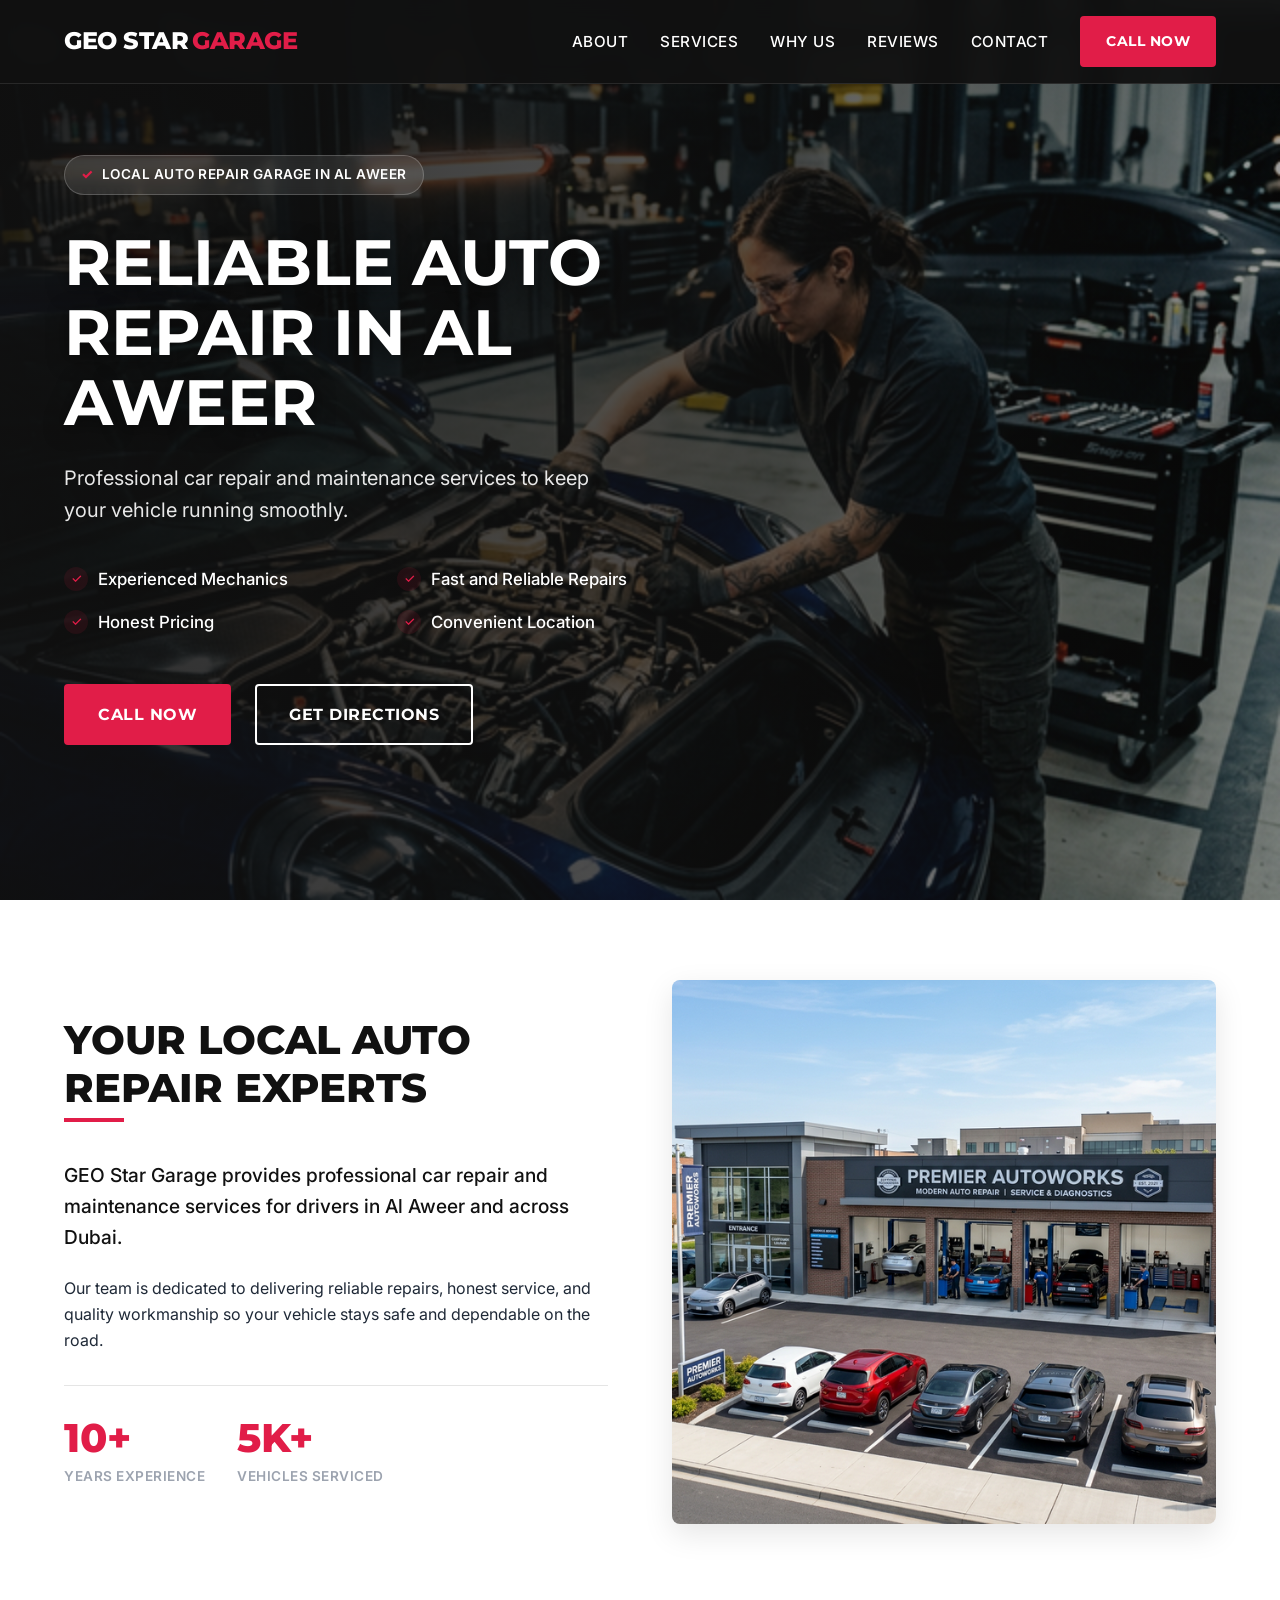
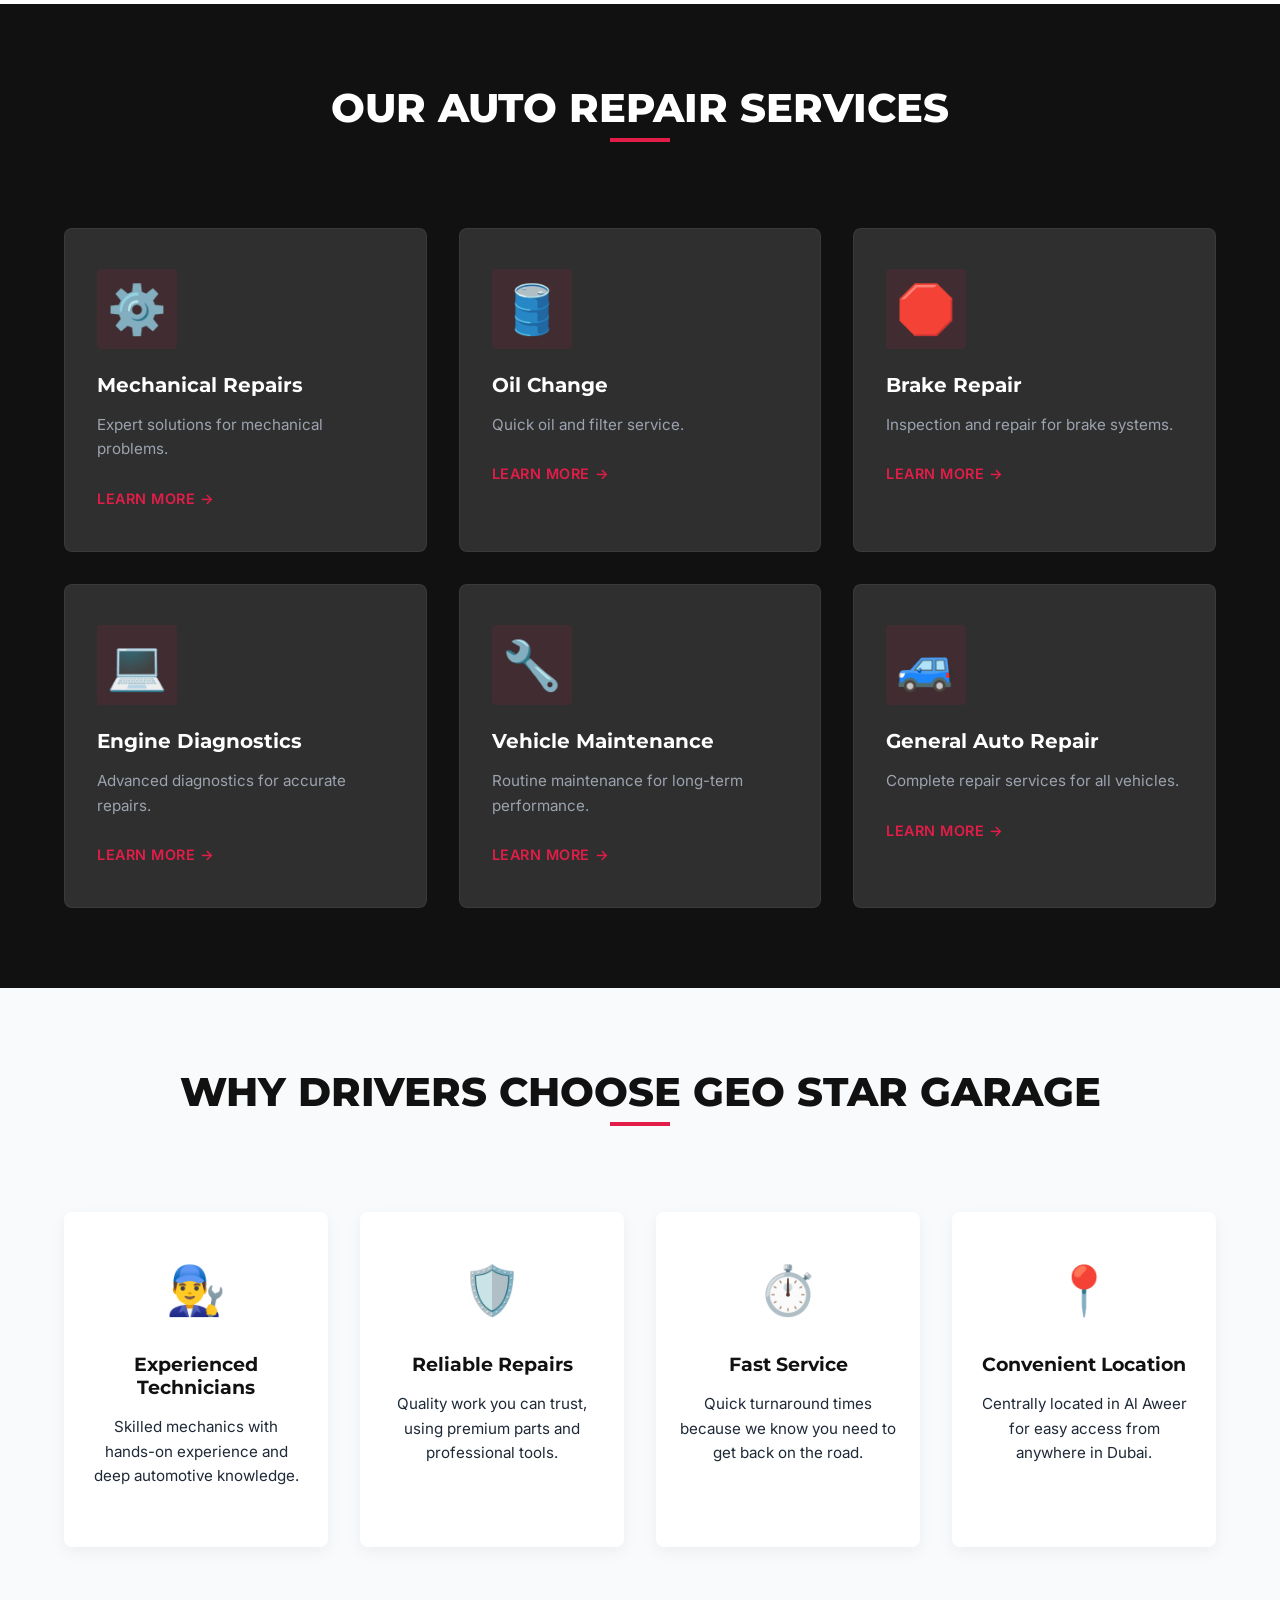
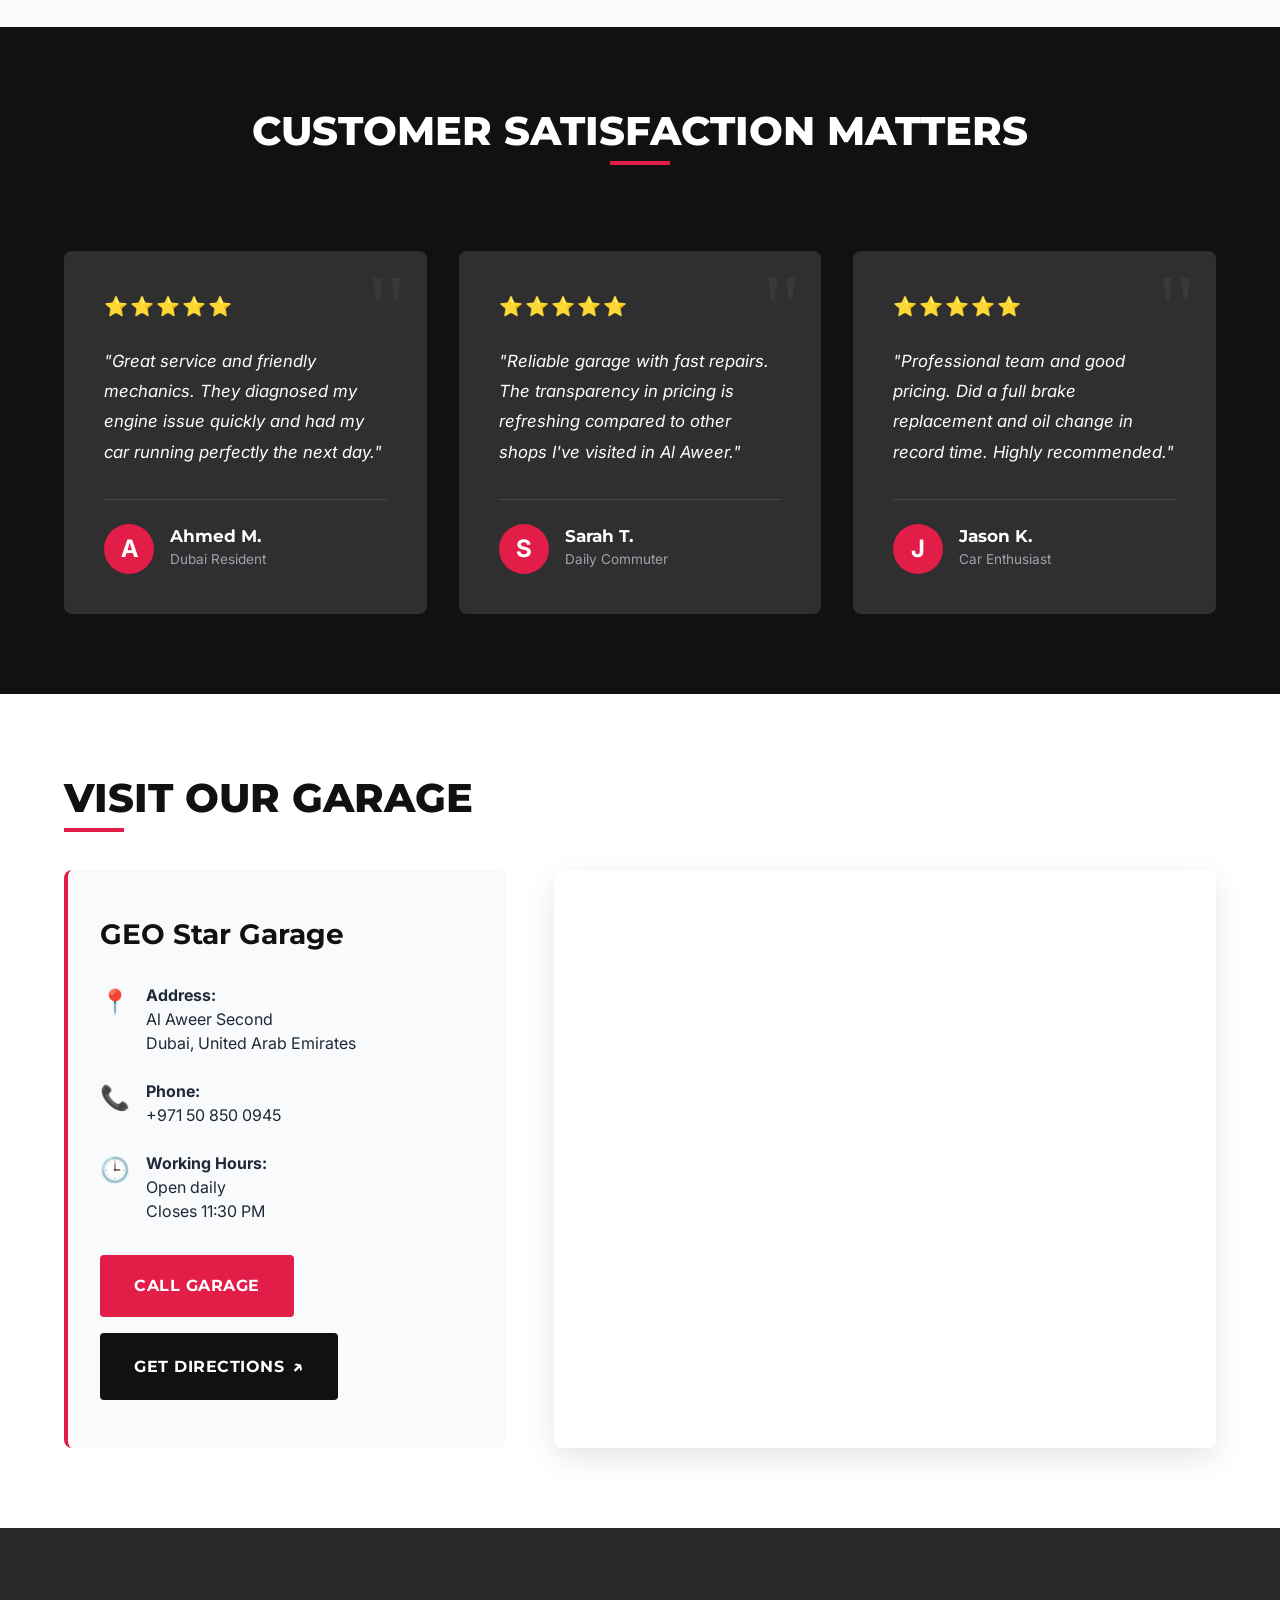
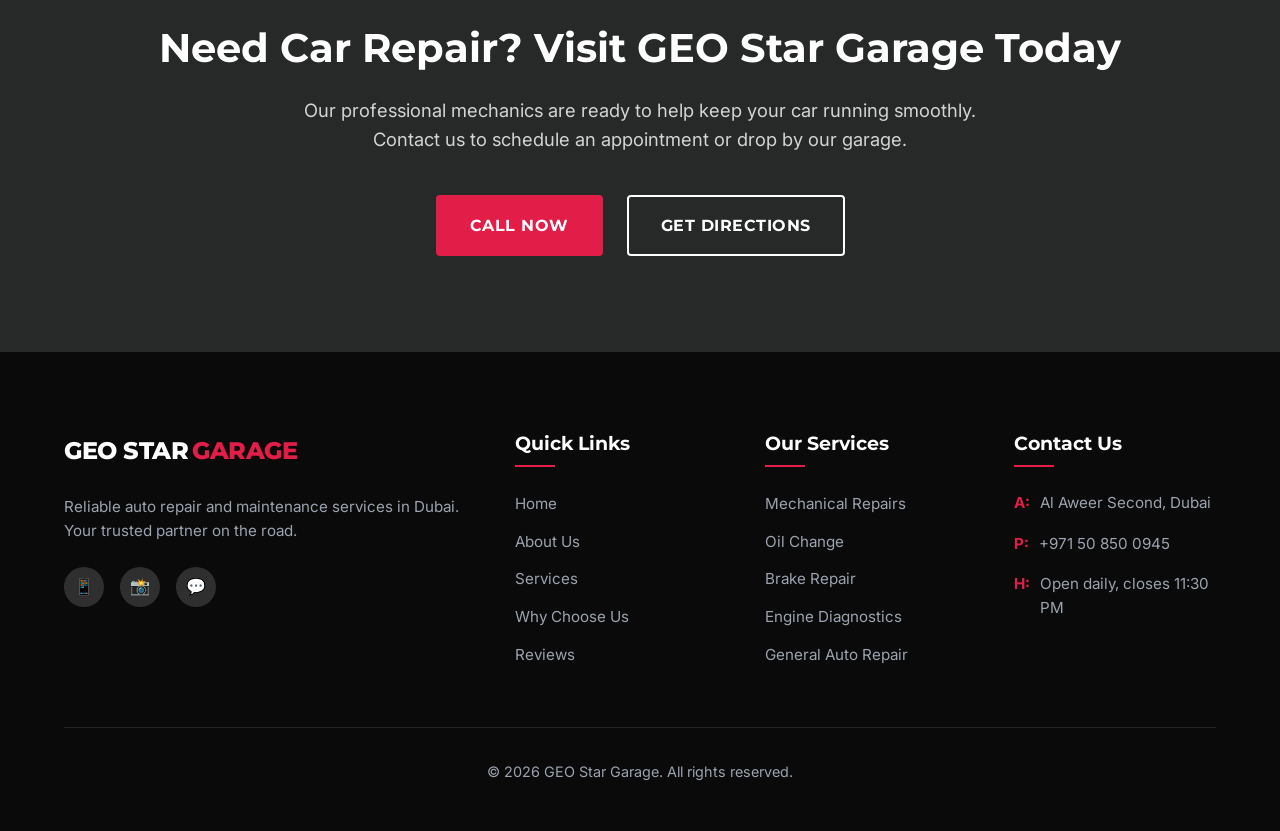
==== index.html @ c47e5552 "Initial" ====
<!DOCTYPE html>
<html lang="en">

<head>
    <meta charset="UTF-8">
    <meta name="viewport" content="width=device-width, initial-scale=1.0">
    <title>GEO Star Garage | Reliable Auto Repair in Al Aweer</title>
    <meta name="description"
        content="Professional car repair and maintenance services in Al Aweer, Dubai. Trust GEO Star Garage for reliable mechanical repairs, oil changes, engine diagnostics, and more.">
    <!-- Fonts -->
    <link rel="preconnect" href="https://fonts.googleapis.com">
    <link rel="preconnect" href="https://fonts.gstatic.com" crossorigin>
    <link
        href="https://fonts.googleapis.com/css2?family=Montserrat:wght@500;700;800&family=Inter:wght@400;500;600&display=swap"
        rel="stylesheet">
    <!-- Styles -->
    <link rel="stylesheet" href="style.css">
</head>

<body>

    <!-- Header / Navbar -->
    <header class="header">
        <div class="container header-container">
            <a href="#" class="logo">
                <span class="logo-text">GEO Star</span>
                <span class="logo-accent">Garage</span>
            </a>

            <!-- Mobile Menu Button -->
            <button class="menu-toggle" aria-label="Toggle menu">
                <span class="hamburger"></span>
            </button>

            <!-- Navigation Links -->
            <nav class="nav">
                <ul class="nav-list">
                    <li><a href="#about" class="nav-link">About</a></li>
                    <li><a href="#services" class="nav-link">Services</a></li>
                    <li><a href="#why-us" class="nav-link">Why Us</a></li>
                    <li><a href="#reviews" class="nav-link">Reviews</a></li>
                    <li><a href="#contact" class="nav-link">Contact</a></li>
                </ul>
                <div class="nav-cta">
                    <a href="tel:+971508500945" class="btn btn-primary btn-sm">Call Now</a>
                </div>
            </nav>
        </div>
    </header>

    <!-- Hero Section -->
    <section class="hero" id="home">
        <div class="hero-overlay"></div>
        <div class="container hero-container">
            <div class="hero-content">
                <div class="trust-badge">
                    <span class="badge-icon">✓</span>
                    Local Auto Repair Garage in Al Aweer
                </div>
                <h1 class="hero-title">Reliable Auto Repair in Al Aweer</h1>
                <p class="hero-subtitle">Professional car repair and maintenance services to keep your vehicle running
                    smoothly.</p>

                <ul class="hero-benefits">
                    <li><span class="check">✓</span> Experienced Mechanics</li>
                    <li><span class="check">✓</span> Fast and Reliable Repairs</li>
                    <li><span class="check">✓</span> Honest Pricing</li>
                    <li><span class="check">✓</span> Convenient Location</li>
                </ul>

                <div class="hero-cta-group">
                    <a href="tel:+971508500945" class="btn btn-primary">Call Now</a>
                    <a href="#location" class="btn btn-secondary">Get Directions</a>
                </div>
            </div>
        </div>
    </section>

    <!-- About Section -->
    <section class="about" id="about">
        <div class="container">
            <div class="about-grid">
                <div class="about-content">
                    <h2 class="section-title">Your Local Auto Repair Experts</h2>
                    <p class="lead-text">GEO Star Garage provides professional car repair and maintenance services for
                        drivers in Al Aweer and across Dubai.</p>
                    <p>Our team is dedicated to delivering reliable repairs, honest service, and quality workmanship so
                        your vehicle stays safe and dependable on the road.</p>
                    <div class="about-features">
                        <div class="feature-item">
                            <span class="feature-number">10+</span>
                            <span class="feature-text">Years Experience</span>
                        </div>
                        <div class="feature-item">
                            <span class="feature-number">5K+</span>
                            <span class="feature-text">Vehicles Serviced</span>
                        </div>
                    </div>
                </div>
                <div class="about-image">
                    <img src="assets/about-garage.png" alt="GEO Star Garage Facility">
                </div>
            </div>
        </div>
    </section>

    <!-- Services Section -->
    <section class="services bg-dark" id="services">
        <div class="container text-center">
            <h2 class="section-title text-light">Our Auto Repair Services</h2>

            <div class="services-grid">
                <!-- Service 1 -->
                <div class="service-card">
                    <div class="service-icon">⚙️</div>
                    <h3 class="service-title">Mechanical Repairs</h3>
                    <p class="service-desc">Expert solutions for mechanical problems.</p>
                    <a href="#" class="service-link">Learn More <span class="arrow">→</span></a>
                </div>
                <!-- Service 2 -->
                <div class="service-card">
                    <div class="service-icon">🛢️</div>
                    <h3 class="service-title">Oil Change</h3>
                    <p class="service-desc">Quick oil and filter service.</p>
                    <a href="#" class="service-link">Learn More <span class="arrow">→</span></a>
                </div>
                <!-- Service 3 -->
                <div class="service-card">
                    <div class="service-icon">🛑</div>
                    <h3 class="service-title">Brake Repair</h3>
                    <p class="service-desc">Inspection and repair for brake systems.</p>
                    <a href="#" class="service-link">Learn More <span class="arrow">→</span></a>
                </div>
                <!-- Service 4 -->
                <div class="service-card">
                    <div class="service-icon">💻</div>
                    <h3 class="service-title">Engine Diagnostics</h3>
                    <p class="service-desc">Advanced diagnostics for accurate repairs.</p>
                    <a href="#" class="service-link">Learn More <span class="arrow">→</span></a>
                </div>
                <!-- Service 5 -->
                <div class="service-card">
                    <div class="service-icon">🔧</div>
                    <h3 class="service-title">Vehicle Maintenance</h3>
                    <p class="service-desc">Routine maintenance for long-term performance.</p>
                    <a href="#" class="service-link">Learn More <span class="arrow">→</span></a>
                </div>
                <!-- Service 6 -->
                <div class="service-card">
                    <div class="service-icon">🚙</div>
                    <h3 class="service-title">General Auto Repair</h3>
                    <p class="service-desc">Complete repair services for all vehicles.</p>
                    <a href="#" class="service-link">Learn More <span class="arrow">→</span></a>
                </div>
            </div>
        </div>
    </section>

    <!-- Why Choose Us Section -->
    <section class="why-us" id="why-us">
        <div class="container text-center">
            <h2 class="section-title">Why Drivers Choose GEO Star Garage</h2>

            <div class="benefits-grid">
                <!-- Benefit 1 -->
                <div class="benefit-card">
                    <div class="benefit-icon">👨‍🔧</div>
                    <h3 class="benefit-title">Experienced Technicians</h3>
                    <p class="benefit-desc">Skilled mechanics with hands-on experience and deep automotive knowledge.
                    </p>
                </div>
                <!-- Benefit 2 -->
                <div class="benefit-card">
                    <div class="benefit-icon">🛡️</div>
                    <h3 class="benefit-title">Reliable Repairs</h3>
                    <p class="benefit-desc">Quality work you can trust, using premium parts and professional tools.</p>
                </div>
                <!-- Benefit 3 -->
                <div class="benefit-card">
                    <div class="benefit-icon">⏱️</div>
                    <h3 class="benefit-title">Fast Service</h3>
                    <p class="benefit-desc">Quick turnaround times because we know you need to get back on the road.</p>
                </div>
                <!-- Benefit 4 -->
                <div class="benefit-card">
                    <div class="benefit-icon">📍</div>
                    <h3 class="benefit-title">Convenient Location</h3>
                    <p class="benefit-desc">Centrally located in Al Aweer for easy access from anywhere in Dubai.</p>
                </div>
            </div>
        </div>
    </section>

    <!-- Customer Reviews Section -->
    <section class="reviews bg-dark" id="reviews">
        <div class="container text-center">
            <h2 class="section-title text-light">Customer Satisfaction Matters</h2>

            <div class="reviews-grid">
                <!-- Review 1 -->
                <div class="review-card">
                    <div class="stars">⭐⭐⭐⭐⭐</div>
                    <p class="review-text">"Great service and friendly mechanics. They diagnosed my engine issue quickly
                        and had my car running perfectly the next day."</p>
                    <div class="reviewer">
                        <div class="reviewer-avatar">A</div>
                        <div class="reviewer-info">
                            <h4>Ahmed M.</h4>
                            <span>Dubai Resident</span>
                        </div>
                    </div>
                </div>
                <!-- Review 2 -->
                <div class="review-card">
                    <div class="stars">⭐⭐⭐⭐⭐</div>
                    <p class="review-text">"Reliable garage with fast repairs. The transparency in pricing is refreshing
                        compared to other shops I've visited in Al Aweer."</p>
                    <div class="reviewer">
                        <div class="reviewer-avatar">S</div>
                        <div class="reviewer-info">
                            <h4>Sarah T.</h4>
                            <span>Daily Commuter</span>
                        </div>
                    </div>
                </div>
                <!-- Review 3 -->
                <div class="review-card">
                    <div class="stars">⭐⭐⭐⭐⭐</div>
                    <p class="review-text">"Professional team and good pricing. Did a full brake replacement and oil
                        change in record time. Highly recommended."</p>
                    <div class="reviewer">
                        <div class="reviewer-avatar">J</div>
                        <div class="reviewer-info">
                            <h4>Jason K.</h4>
                            <span>Car Enthusiast</span>
                        </div>
                    </div>
                </div>
            </div>
        </div>
    </section>

    <!-- Location Section -->
    <section class="location" id="location">
        <div class="container">
            <h2 class="section-title text-center">Visit Our Garage</h2>

            <div class="location-grid">
                <div class="location-info">
                    <h3>GEO Star Garage</h3>
                    <div class="info-item">
                        <span class="info-icon">📍</span>
                        <p><strong>Address:</strong><br>Al Aweer Second<br>Dubai, United Arab Emirates</p>
                    </div>
                    <div class="info-item">
                        <span class="info-icon">📞</span>
                        <p><strong>Phone:</strong><br><a href="tel:+971508500945">+971 50 850 0945</a></p>
                    </div>
                    <div class="info-item">
                        <span class="info-icon">🕒</span>
                        <p><strong>Working Hours:</strong><br>Open daily<br>Closes 11:30 PM</p>
                    </div>
                    <div class="location-buttons">
                        <a href="tel:+971508500945" class="btn btn-primary">Call Garage</a>
                        <a href="https://www.google.com/maps/place/GEO+Star+Garage/@25.1784956,55.5401364,17z/data=!3m1!4b1!4m6!3m5!1s0x3ef589ba3f9d512b:0x97af9ec84bf5560d!8m2!3d25.1784957!4d55.545002!16s%2Fg%2F11v09qt2gq?entry=ttu&g_ep=EgoyMDI2MDMxMS4wIKXMDSoASAFQAw%3D%3D"
                            target="_blank" class="btn btn-dark">Get Directions <span class="arrow">↗</span></a>
                    </div>
                </div>
                <div class="location-map">
                    <!-- Google Maps Embed -->
                    <iframe
                        src="https://www.google.com/maps/embed?pb=!1m18!1m12!1m3!1d3610.183422055106!2d55.433555!3d25.1632778!2m3!1f0!2f0!3f0!3m2!1i1024!2i768!4f13.1!3m3!1m2!1s0x3e5f6176511394a5%3A0xb3bc8ad6b70129cd!2sAl%20Awir%20-%20Al%20Aweer%20Second%20-%20Dubai%20-%20United%20Arab%20Emirates!5e0!3m2!1sen!2sae!4v1700000000000!5m2!1sen!2sae"
                        width="100%" height="100%" style="border:0;" allowfullscreen="" loading="lazy"
                        referrerpolicy="no-referrer-when-downgrade"></iframe>
                </div>
            </div>
        </div>
    </section>

    <!-- Final CTA Section -->
    <section class="final-cta bg-dark">
        <div class="container text-center">
            <h2 class="cta-title">Need Car Repair? Visit GEO Star Garage Today</h2>
            <p class="cta-text">Our professional mechanics are ready to help keep your car running smoothly. Contact us
                to schedule an appointment or drop by our garage.</p>
            <div class="cta-buttons">
                <a href="tel:+971508500945" class="btn btn-primary">Call Now</a>
                <a href="#location" class="btn btn-secondary">Get Directions</a>
            </div>
        </div>
    </section>

    <!-- Footer -->
    <footer class="footer">
        <div class="container">
            <div class="footer-grid">
                <!-- Branding -->
                <div class="footer-col">
                    <a href="#" class="logo footer-logo">
                        <span class="logo-text">GEO Star</span>
                        <span class="logo-accent">Garage</span>
                    </a>
                    <p class="footer-desc">Reliable auto repair and maintenance services in Dubai. Your trusted partner
                        on the road.</p>
                    <div class="social-links">
                        <a href="#" aria-label="Facebook">📱</a>
                        <a href="#" aria-label="Instagram">📸</a>
                        <a href="#" aria-label="WhatsApp">💬</a>
                    </div>
                </div>

                <!-- Quick Links -->
                <div class="footer-col">
                    <h4>Quick Links</h4>
                    <ul class="footer-links">
                        <li><a href="#home">Home</a></li>
                        <li><a href="#about">About Us</a></li>
                        <li><a href="#services">Services</a></li>
                        <li><a href="#why-us">Why Choose Us</a></li>
                        <li><a href="#reviews">Reviews</a></li>
                    </ul>
                </div>

                <!-- Services -->
                <div class="footer-col">
                    <h4>Our Services</h4>
                    <ul class="footer-links">
                        <li><a href="#">Mechanical Repairs</a></li>
                        <li><a href="#">Oil Change</a></li>
                        <li><a href="#">Brake Repair</a></li>
                        <li><a href="#">Engine Diagnostics</a></li>
                        <li><a href="#">General Auto Repair</a></li>
                    </ul>
                </div>

                <!-- Contact -->
                <div class="footer-col">
                    <h4>Contact Us</h4>
                    <ul class="footer-contact">
                        <li><strong>A:</strong> Al Aweer Second, Dubai</li>
                        <li><strong>P:</strong> +971 50 850 0945</li>
                        <li><strong>H:</strong> Open daily, closes 11:30 PM</li>
                    </ul>
                </div>
            </div>

            <div class="footer-bottom">
                <p>&copy; 2026 GEO Star Garage. All rights reserved.</p>
            </div>
        </div>
    </footer>

    <script src="script.js"></script>
</body>

</html>
---- style.css ----
/* 
   GEO Star Garage Styles 
*/

:root {
    /* Color Palette */
    --primary: #111111; /* Matte Black */
    --secondary: #2F2F2F; /* Dark Gray */
    --accent: #E11D48; /* Performance Red */
    --highlight: #2563EB; /* Steel Blue */
    --bg-light: #F8FAFC; /* Light Gray */
    --text-main: #1F2937; /* Charcoal */
    --text-light: #9CA3AF;
    --white: #FFFFFF;
    
    /* Typography */
    --font-heading: 'Montserrat', sans-serif;
    --font-body: 'Inter', sans-serif;
    
    /* Spacing */
    --section-padding: 5rem 0;
    --border-radius-sm: 4px;
    --border-radius: 8px;
    --border-radius-lg: 12px;
}

/* === CSS Reset & Base Styles === */
*,
*::before,
*::after {
    margin: 0;
    padding: 0;
    box-sizing: border-box;
}

html {
    scroll-behavior: smooth;
    font-size: 16px;
}

body {
    font-family: var(--font-body);
    font-weight: 400;
    line-height: 1.6;
    color: var(--text-main);
    background-color: var(--bg-light);
    overflow-x: hidden;
}

/* Typography */
h1, h2, h3, h4, h5, h6 {
    font-family: var(--font-heading);
    font-weight: 700;
    line-height: 1.2;
    color: var(--primary);
    margin-bottom: 1rem;
}

p {
    margin-bottom: 1rem;
}

a {
    text-decoration: none;
    color: inherit;
    transition: all 0.3s ease;
}

ul, ol {
    list-style: none;
}

img {
    max-width: 100%;
    height: auto;
    display: block;
}

/* Utility Classes */
.container {
    width: 100%;
    max-width: 1200px;
    margin: 0 auto;
    padding: 0 1.5rem;
}

.text-center {
    text-align: center;
}

.section-title {
    font-size: 2.5rem;
    font-weight: 800;
    text-transform: uppercase;
    margin-bottom: 3rem;
    position: relative;
    display: inline-block;
}

.section-title::after {
    content: '';
    position: absolute;
    bottom: -10px;
    left: 0;
    width: 60px;
    height: 4px;
    background-color: var(--accent);
}

.text-center .section-title::after {
    left: 50%;
    transform: translateX(-50%);
}

/* Buttons */
.btn {
    display: inline-block;
    padding: 1rem 2rem;
    font-family: var(--font-heading);
    font-weight: 700;
    font-size: 1rem;
    text-transform: uppercase;
    letter-spacing: 0.5px;
    border-radius: var(--border-radius-sm);
    cursor: pointer;
    transition: all 0.3s cubic-bezier(0.4, 0, 0.2, 1);
    border: none;
}

.btn-primary {
    background-color: var(--accent);
    color: var(--white);
    border: 2px solid var(--accent);
}

.btn-primary:hover {
    background-color: transparent;
    color: var(--accent);
}

.btn-secondary {
    background-color: transparent;
    color: var(--white);
    border: 2px solid var(--white);
}

.btn-secondary:hover {
    background-color: var(--white);
    color: var(--primary);
}

.btn-dark {
    background-color: var(--primary);
    color: var(--white);
    border: 2px solid var(--primary);
}

.btn-dark:hover {
    background-color: var(--accent);
    border-color: var(--accent);
}

.btn-sm {
    padding: 0.75rem 1.5rem;
    font-size: 0.9rem;
}

/* === Layout Blocks === */
section {
    padding: var(--section-padding);
}

/* === Header (Navbar) === */
.header {
    position: fixed;
    top: 0;
    left: 0;
    width: 100%;
    background-color: rgba(17, 17, 17, 0.95);
    backdrop-filter: blur(10px);
    z-index: 1000;
    padding: 1rem 0;
    transition: all 0.3s ease;
    border-bottom: 1px solid rgba(255, 255, 255, 0.1);
}

.header.scrolled {
    padding: 0.75rem 0;
    background-color: var(--primary);
    box-shadow: 0 4px 20px rgba(0, 0, 0, 0.5);
}

.header-container {
    display: flex;
    justify-content: space-between;
    align-items: center;
}

.logo {
    display: flex;
    align-items: center;
    font-family: var(--font-heading);
    font-size: 1.5rem;
    font-weight: 800;
    letter-spacing: -0.5px;
    text-transform: uppercase;
}

.logo-text {
    color: var(--white);
    margin-right: 0.25rem;
}

.logo-accent {
    color: var(--accent);
}

.nav {
    display: flex;
    align-items: center;
    gap: 2rem;
}

.nav-list {
    display: flex;
    gap: 2rem;
}

.nav-link {
    color: var(--white);
    font-weight: 500;
    font-size: 0.95rem;
    text-transform: uppercase;
    letter-spacing: 0.5px;
    position: relative;
}

.nav-link::after {
    content: '';
    position: absolute;
    bottom: -5px;
    left: 0;
    width: 0;
    height: 2px;
    background-color: var(--accent);
    transition: width 0.3s ease;
}

.nav-link:hover::after {
    width: 100%;
}

.nav-link:hover {
    color: var(--accent);
}

.menu-toggle {
    display: none;
    background: transparent;
    border: none;
    cursor: pointer;
    width: 30px;
    height: 24px;
    position: relative;
    z-index: 1001;
}

.hamburger,
.hamburger::before,
.hamburger::after {
    content: '';
    position: absolute;
    width: 100%;
    height: 2px;
    background-color: var(--white);
    transition: all 0.3s ease;
}

.hamburger {
    top: 50%;
    transform: translateY(-50%);
}

.hamburger::before {
    top: -8px;
}

.hamburger::after {
    bottom: -8px;
}

/* === Hero Section === */
.hero {
    position: relative;
    height: 100vh;
    min-height: 600px;
    display: flex;
    align-items: center;
    background-image: url('assets/hero-bg.png');
    background-size: cover;
    background-position: center;
    background-attachment: fixed;
    padding-top: 80px; /* offset header */
}

.hero-overlay {
    position: absolute;
    top: 0;
    left: 0;
    width: 100%;
    height: 100%;
    background: linear-gradient(to right, rgba(17, 17, 17, 0.9) 0%, rgba(17, 17, 17, 0.7) 60%, rgba(17, 17, 17, 0.4) 100%);
}

.hero-container {
    position: relative;
    z-index: 2;
}

.hero-content {
    max-width: 650px;
    color: var(--white);
}

.trust-badge {
    display: inline-flex;
    align-items: center;
    gap: 0.5rem;
    background-color: rgba(255, 255, 255, 0.1);
    backdrop-filter: blur(5px);
    padding: 0.5rem 1rem;
    border-radius: 50px;
    font-size: 0.85rem;
    font-weight: 600;
    letter-spacing: 0.5px;
    text-transform: uppercase;
    margin-bottom: 2rem;
    border: 1px solid rgba(255, 255, 255, 0.2);
}

.badge-icon {
    color: var(--accent);
    font-weight: 800;
}

.hero-title {
    font-size: 4rem;
    color: var(--white);
    margin-bottom: 1.5rem;
    text-transform: uppercase;
    line-height: 1.1;
    text-shadow: 0 4px 20px rgba(0,0,0,0.5);
}

.hero-subtitle {
    font-size: 1.25rem;
    color: rgba(255, 255, 255, 0.9);
    margin-bottom: 2.5rem;
    font-weight: 400;
    max-width: 550px;
}

.hero-benefits {
    margin-bottom: 3rem;
    display: grid;
    grid-template-columns: 1fr 1fr;
    gap: 1rem;
}

.hero-benefits li {
    display: flex;
    align-items: center;
    gap: 10px;
    font-weight: 500;
    font-size: 1.05rem;
}

.hero-benefits .check {
    color: var(--accent);
    background-color: rgba(225, 29, 72, 0.1);
    width: 24px;
    height: 24px;
    display: flex;
    justify-content: center;
    align-items: center;
    border-radius: 50%;
    font-size: 0.8rem;
}

.hero-cta-group {
    display: flex;
    gap: 1.5rem;
}

/* Responsive Styles for Header & Hero */
@media (max-width: 992px) {
    .nav {
        position: fixed;
        top: 0;
        right: -100%;
        width: 300px;
        height: 100vh;
        background-color: var(--primary);
        flex-direction: column;
        justify-content: center;
        align-items: flex-start;
        padding: 2rem;
        transition: right 0.4s ease;
        box-shadow: -5px 0 20px rgba(0,0,0,0.5);
    }

    .nav.active {
        right: 0;
    }

    .nav-list {
        flex-direction: column;
        width: 100%;
        gap: 1.5rem;
        margin-bottom: 2rem;
    }

    .nav-link {
        font-size: 1.2rem;
        display: block;
        width: 100%;
    }

    .menu-toggle {
        display: block;
    }

    .menu-toggle.active .hamburger {
        background: transparent;
    }

    .menu-toggle.active .hamburger::before {
        transform: rotate(45deg);
        top: 0;
    }

    .menu-toggle.active .hamburger::after {
        transform: rotate(-45deg);
        top: 0;
    }

    .hero-title {
        font-size: 3rem;
    }
}

@media (max-width: 768px) {
    .hero-title {
        font-size: 2.5rem;
    }
    
    .hero-benefits {
        grid-template-columns: 1fr;
    }
    
    .hero-cta-group {
        flex-direction: column;
        gap: 1rem;
    }
    
    .btn {
        width: 100%;
        text-align: center;
    }
}

/* === Helper Classes === */
.bg-dark {
    background-color: var(--primary);
}

.text-light {
    color: var(--white);
}

/* === About Section === */
.about {
    background-color: var(--white);
}

.about-grid {
    display: grid;
    grid-template-columns: 1fr 1fr;
    gap: 4rem;
    align-items: center;
}

.lead-text {
    font-size: 1.2rem;
    color: var(--primary);
    font-weight: 500;
    margin-bottom: 1.5rem;
}

.about-features {
    display: flex;
    gap: 2rem;
    margin-top: 2rem;
    padding-top: 2rem;
    border-top: 1px solid rgba(0,0,0,0.1);
}

.feature-item {
    display: flex;
    flex-direction: column;
}

.feature-number {
    font-size: 2.5rem;
    font-family: var(--font-heading);
    font-weight: 800;
    color: var(--accent);
    line-height: 1;
}

.feature-text {
    font-weight: 600;
    color: var(--text-light);
    text-transform: uppercase;
    font-size: 0.85rem;
    letter-spacing: 0.5px;
    margin-top: 0.5rem;
}

.about-image {
    position: relative;
}

.about-image img {
    border-radius: var(--border-radius);
    box-shadow: 0 10px 30px rgba(0,0,0,0.1);
    width: 100%;
    height: 100%;
    object-fit: cover;
}

.about-image::before {
    content: '';
    position: absolute;
    top: -20px;
    right: -20px;
    width: 100%;
    height: 100%;
    border: 3px solid var(--accent);
    border-radius: var(--border-radius);
    z-index: -1;
}

@media (max-width: 992px) {
    .about-grid {
        grid-template-columns: 1fr;
    }
    
    .about-image {
        order: -1; /* Image on top for mobile */
    }
}

/* === Services Section === */
.services-grid {
    display: grid;
    grid-template-columns: repeat(auto-fit, minmax(300px, 1fr));
    gap: 2rem;
    margin-top: 3rem;
}

.service-card {
    background-color: var(--secondary);
    padding: 2.5rem 2rem;
    border-radius: var(--border-radius);
    text-align: left;
    transition: transform 0.3s ease, box-shadow 0.3s ease, background-color 0.3s ease;
    border: 1px solid rgba(255,255,255,0.05);
}

.service-card:hover {
    transform: translateY(-10px);
    box-shadow: 0 15px 30px rgba(0,0,0,0.3);
    background-color: rgba(255,255,255,0.05);
    border-color: rgba(225, 29, 72, 0.3);
}

.service-icon {
    font-size: 3rem;
    margin-bottom: 1.5rem;
    color: var(--accent);
    background-color: rgba(225, 29, 72, 0.1);
    width: 80px;
    height: 80px;
    display: flex;
    justify-content: center;
    align-items: center;
    border-radius: var(--border-radius-sm);
    transition: all 0.3s ease;
}

.service-card:hover .service-icon {
    background-color: var(--accent);
    color: var(--white);
    transform: scale(1.1);
}

.service-title {
    color: var(--white);
    font-size: 1.25rem;
    margin-bottom: 1rem;
}

.service-desc {
    color: var(--text-light);
    margin-bottom: 1.5rem;
    font-size: 0.95rem;
}

.service-link {
    color: var(--accent);
    font-weight: 600;
    font-size: 0.9rem;
    text-transform: uppercase;
    letter-spacing: 0.5px;
    display: inline-flex;
    align-items: center;
}

.service-link .arrow {
    margin-left: 5px;
    transition: transform 0.3s ease;
}

.service-card:hover .service-link .arrow {
    transform: translateX(5px);
}

/* === Why Choose Us Section === */
.why-us {
    background-color: var(--bg-light);
}

.benefits-grid {
    display: grid;
    grid-template-columns: repeat(4, 1fr);
    gap: 2rem;
    margin-top: 3rem;
}

.benefit-card {
    background-color: var(--white);
    padding: 2.5rem 1.5rem;
    border-radius: var(--border-radius);
    text-align: center;
    box-shadow: 0 5px 15px rgba(0,0,0,0.05);
    transition: transform 0.3s ease;
    border-bottom: 3px solid transparent;
}

.benefit-card:hover {
    transform: translateY(-5px);
    border-bottom-color: var(--accent);
}

.benefit-icon {
    font-size: 3rem;
    margin-bottom: 1.5rem;
}

.benefit-title {
    font-size: 1.2rem;
    margin-bottom: 1rem;
    color: var(--primary);
}

.benefit-desc {
    color: var(--text-main);
    font-size: 0.95rem;
}

@media (max-width: 992px) {
    .benefits-grid {
        grid-template-columns: repeat(2, 1fr);
    }
}

@media (max-width: 576px) {
    .benefits-grid {
        grid-template-columns: 1fr;
    }
}

/* === Reviews Section === */
.reviews-grid {
    display: grid;
    grid-template-columns: repeat(auto-fit, minmax(300px, 1fr));
    gap: 2rem;
    margin-top: 3rem;
}

.review-card {
    background-color: var(--secondary);
    padding: 2.5rem;
    border-radius: var(--border-radius);
    text-align: left;
    position: relative;
}

.review-card::before {
    content: '"';
    position: absolute;
    top: 10px;
    right: 20px;
    font-family: serif;
    font-size: 6rem;
    color: rgba(255,255,255,0.05);
    line-height: 1;
}

.stars {
    color: #FBBF24;
    font-size: 1.2rem;
    margin-bottom: 1.5rem;
    letter-spacing: 2px;
}

.review-text {
    color: var(--white);
    font-style: italic;
    font-size: 1.05rem;
    margin-bottom: 2rem;
    line-height: 1.8;
}

.reviewer {
    display: flex;
    align-items: center;
    gap: 1rem;
    border-top: 1px solid rgba(255,255,255,0.1);
    padding-top: 1.5rem;
}

.reviewer-avatar {
    width: 50px;
    height: 50px;
    background-color: var(--accent);
    color: var(--white);
    border-radius: 50%;
    display: flex;
    justify-content: center;
    align-items: center;
    font-size: 1.5rem;
    font-weight: 700;
}

.reviewer-info h4 {
    margin: 0;
    color: var(--white);
    font-size: 1.05rem;
}

.reviewer-info span {
    color: var(--text-light);
    font-size: 0.85rem;
}

/* === Location Section === */
.location {
    background-color: var(--white);
}

.location-grid {
    display: grid;
    grid-template-columns: 1fr 1.5fr;
    gap: 3rem;
}

.location-info {
    background-color: var(--bg-light);
    padding: 3rem 2rem;
    border-radius: var(--border-radius);
    border-left: 4px solid var(--accent);
}

.location-info h3 {
    font-size: 1.75rem;
    margin-bottom: 2rem;
}

.info-item {
    display: flex;
    gap: 1rem;
    margin-bottom: 1.5rem;
}

.info-icon {
    font-size: 1.5rem;
}

.info-item p {
    margin: 0;
    line-height: 1.5;
}

.info-item a:hover {
    color: var(--accent);
}

.location-buttons {
    display: flex;
    flex-wrap: wrap;
    gap: 1rem;
    margin-top: 2rem;
}

.btn-dark {
    display: inline-flex;
    align-items: center;
}

.btn-dark .arrow {
    margin-left: 8px;
    font-size: 1.2rem;
}

.location-map {
    border-radius: var(--border-radius);
    overflow: hidden;
    min-height: 400px;
    box-shadow: 0 10px 30px rgba(0,0,0,0.1);
}

@media (max-width: 992px) {
    .location-grid {
        grid-template-columns: 1fr;
    }
}

/* === Final CTA Section === */
.final-cta {
    position: relative;
    padding: 6rem 0;
    background: linear-gradient(rgba(17, 17, 17, 0.9), rgba(17, 17, 17, 0.9)), url('assets/hero-bg.png') center/cover fixed;
}

.cta-title {
    color: var(--white);
    font-size: 2.5rem;
    margin-bottom: 1.5rem;
}

.cta-text {
    color: rgba(255,255,255,0.8);
    font-size: 1.15rem;
    max-width: 700px;
    margin: 0 auto 2.5rem;
}

.cta-buttons {
    display: flex;
    justify-content: center;
    gap: 1.5rem;
}

@media (max-width: 768px) {
    .cta-buttons {
        flex-direction: column;
    }
    .cta-title {
        font-size: 2rem;
    }
}

/* === Footer === */
.footer {
    background-color: #0A0A0A; /* Darker than primary */
    color: var(--white);
    padding: 5rem 0 2rem;
}

.footer-grid {
    display: grid;
    grid-template-columns: 2fr 1fr 1fr 1fr;
    gap: 3rem;
    margin-bottom: 3rem;
}

.footer-logo {
    margin-bottom: 1.5rem;
    display: inline-flex;
}

.footer-desc {
    color: var(--text-light);
    margin-bottom: 1.5rem;
    font-size: 0.95rem;
}

.social-links {
    display: flex;
    gap: 1rem;
}

.social-links a {
    width: 40px;
    height: 40px;
    background-color: var(--secondary);
    display: flex;
    justify-content: center;
    align-items: center;
    border-radius: 50%;
    transition: all 0.3s ease;
}

.social-links a:hover {
    background-color: var(--accent);
    transform: translateY(-3px);
}

.footer-col h4 {
    color: var(--white);
    font-size: 1.2rem;
    margin-bottom: 1.5rem;
    position: relative;
    padding-bottom: 0.75rem;
}

.footer-col h4::after {
    content: '';
    position: absolute;
    bottom: 0;
    left: 0;
    width: 40px;
    height: 2px;
    background-color: var(--accent);
}

.footer-links li {
    margin-bottom: 0.75rem;
}

.footer-links a {
    color: var(--text-light);
    font-size: 0.95rem;
    transition: color 0.3s ease;
    display: inline-block;
}

.footer-links a:hover {
    color: var(--accent);
    transform: translateX(5px);
}

.footer-contact li {
    color: var(--text-light);
    font-size: 0.95rem;
    margin-bottom: 1rem;
    display: flex;
    gap: 10px;
}

.footer-contact strong {
    color: var(--accent);
}

.footer-bottom {
    border-top: 1px solid rgba(255,255,255,0.1);
    padding-top: 2rem;
    text-align: center;
    color: var(--text-light);
    font-size: 0.9rem;
}

@media (max-width: 992px) {
    .footer-grid {
        grid-template-columns: 1fr 1fr;
    }
}

@media (max-width: 576px) {
    .footer-grid {
        grid-template-columns: 1fr;
    }
}

/* === Global Animations === */
.hidden-animate {
    opacity: 0;
    transform: translateY(30px);
    transition: opacity 0.8s ease-out, transform 0.8s ease-out;
}

.fade-in-up {
    opacity: 1;
    transform: translateY(0);
}

/* Add slight delays for grid items */
.services-grid .service-card:nth-child(2),
.benefits-grid .benefit-card:nth-child(2),
.reviews-grid .review-card:nth-child(2) {
    transition-delay: 0.1s;
}

.services-grid .service-card:nth-child(3),
.benefits-grid .benefit-card:nth-child(3),
.reviews-grid .review-card:nth-child(3) {
    transition-delay: 0.2s;
}

.services-grid .service-card:nth-child(4),
.benefits-grid .benefit-card:nth-child(4) {
    transition-delay: 0.3s;
}
.services-grid .service-card:nth-child(5) {
    transition-delay: 0.4s;
}
.services-grid .service-card:nth-child(6) {
    transition-delay: 0.5s;
}
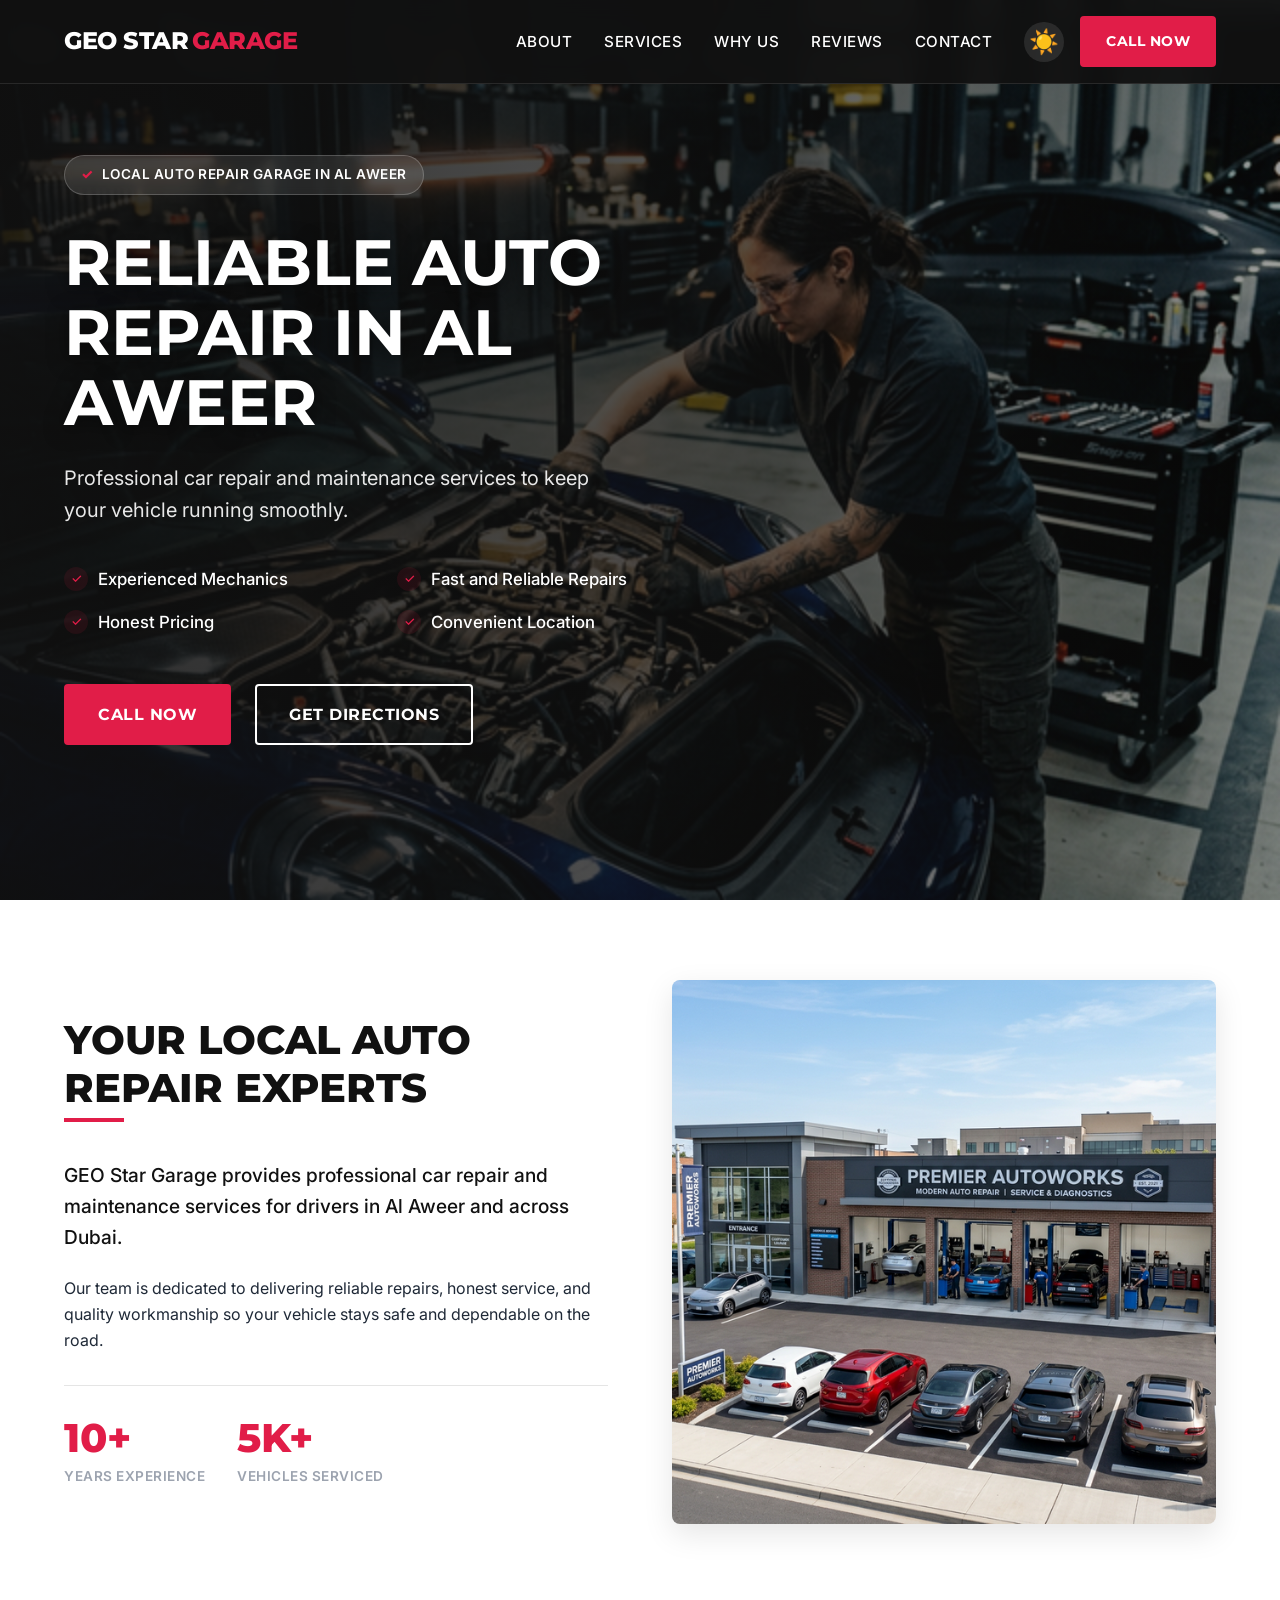
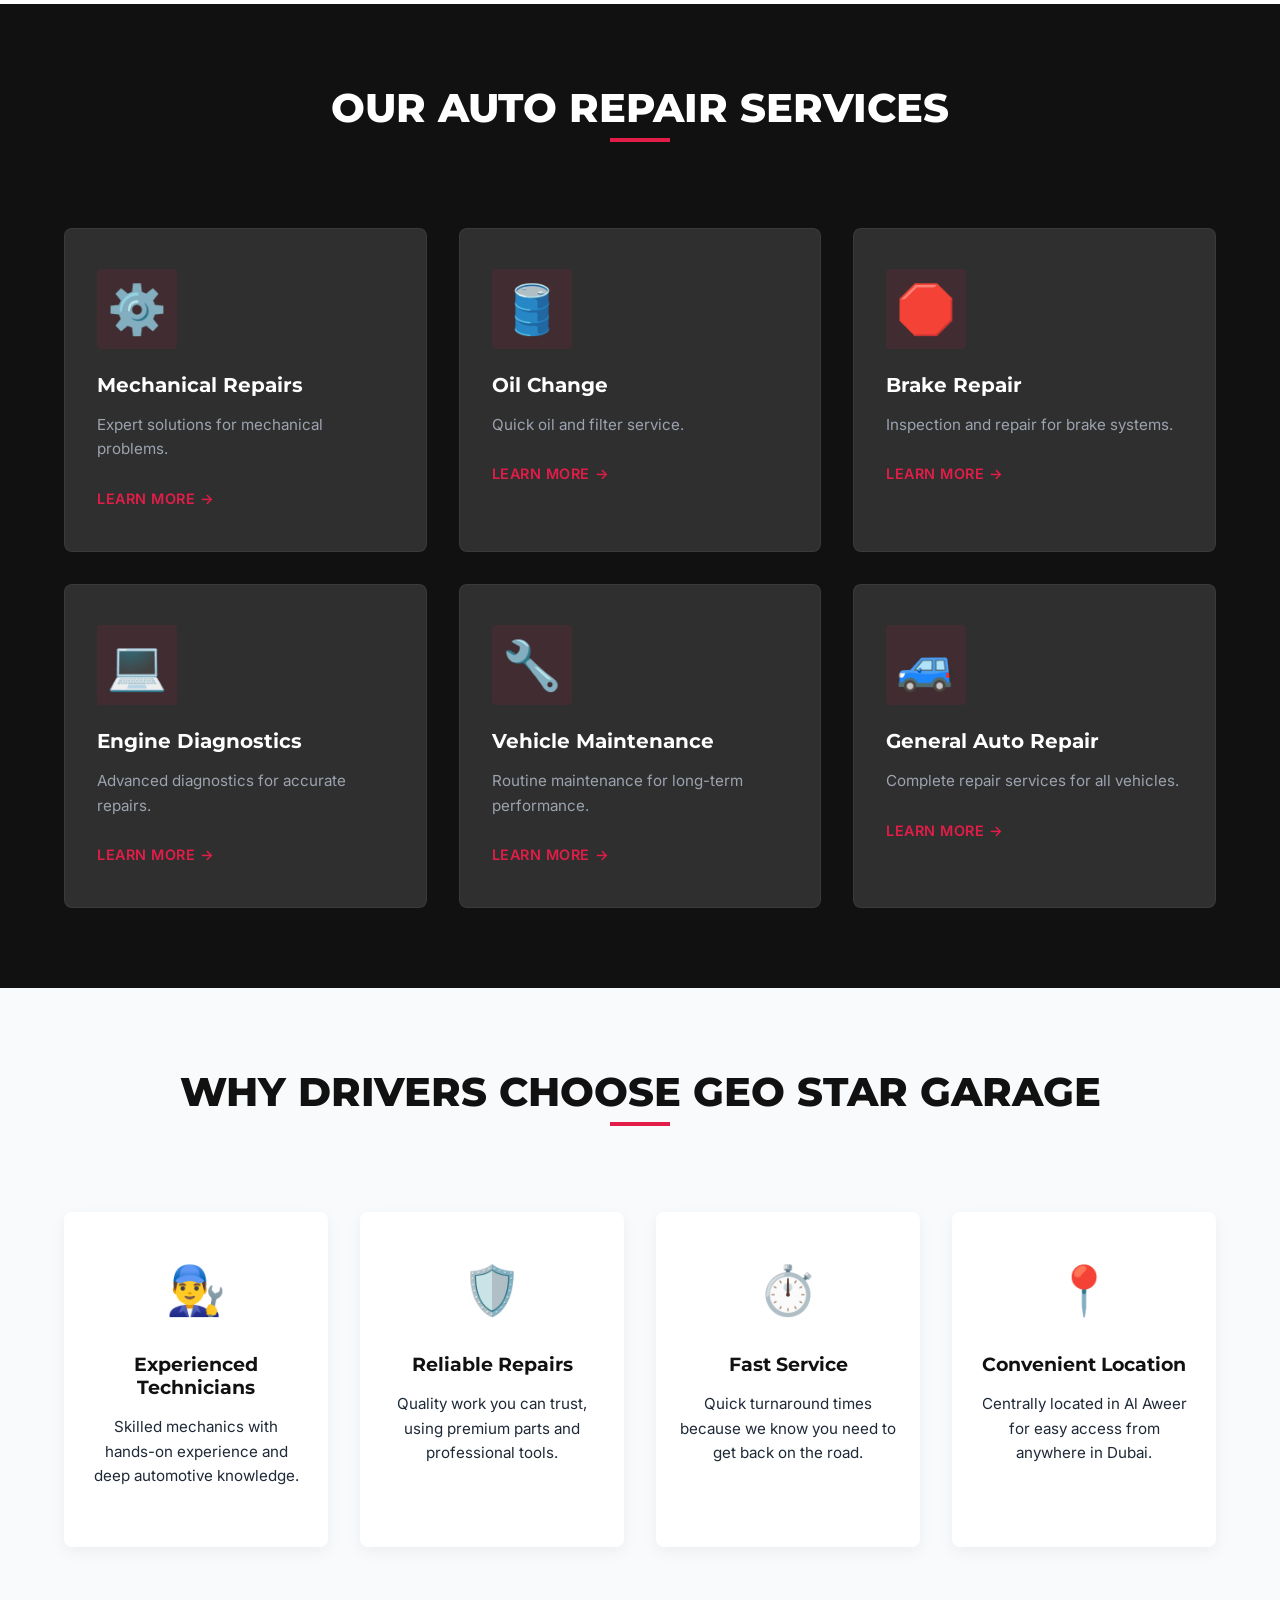
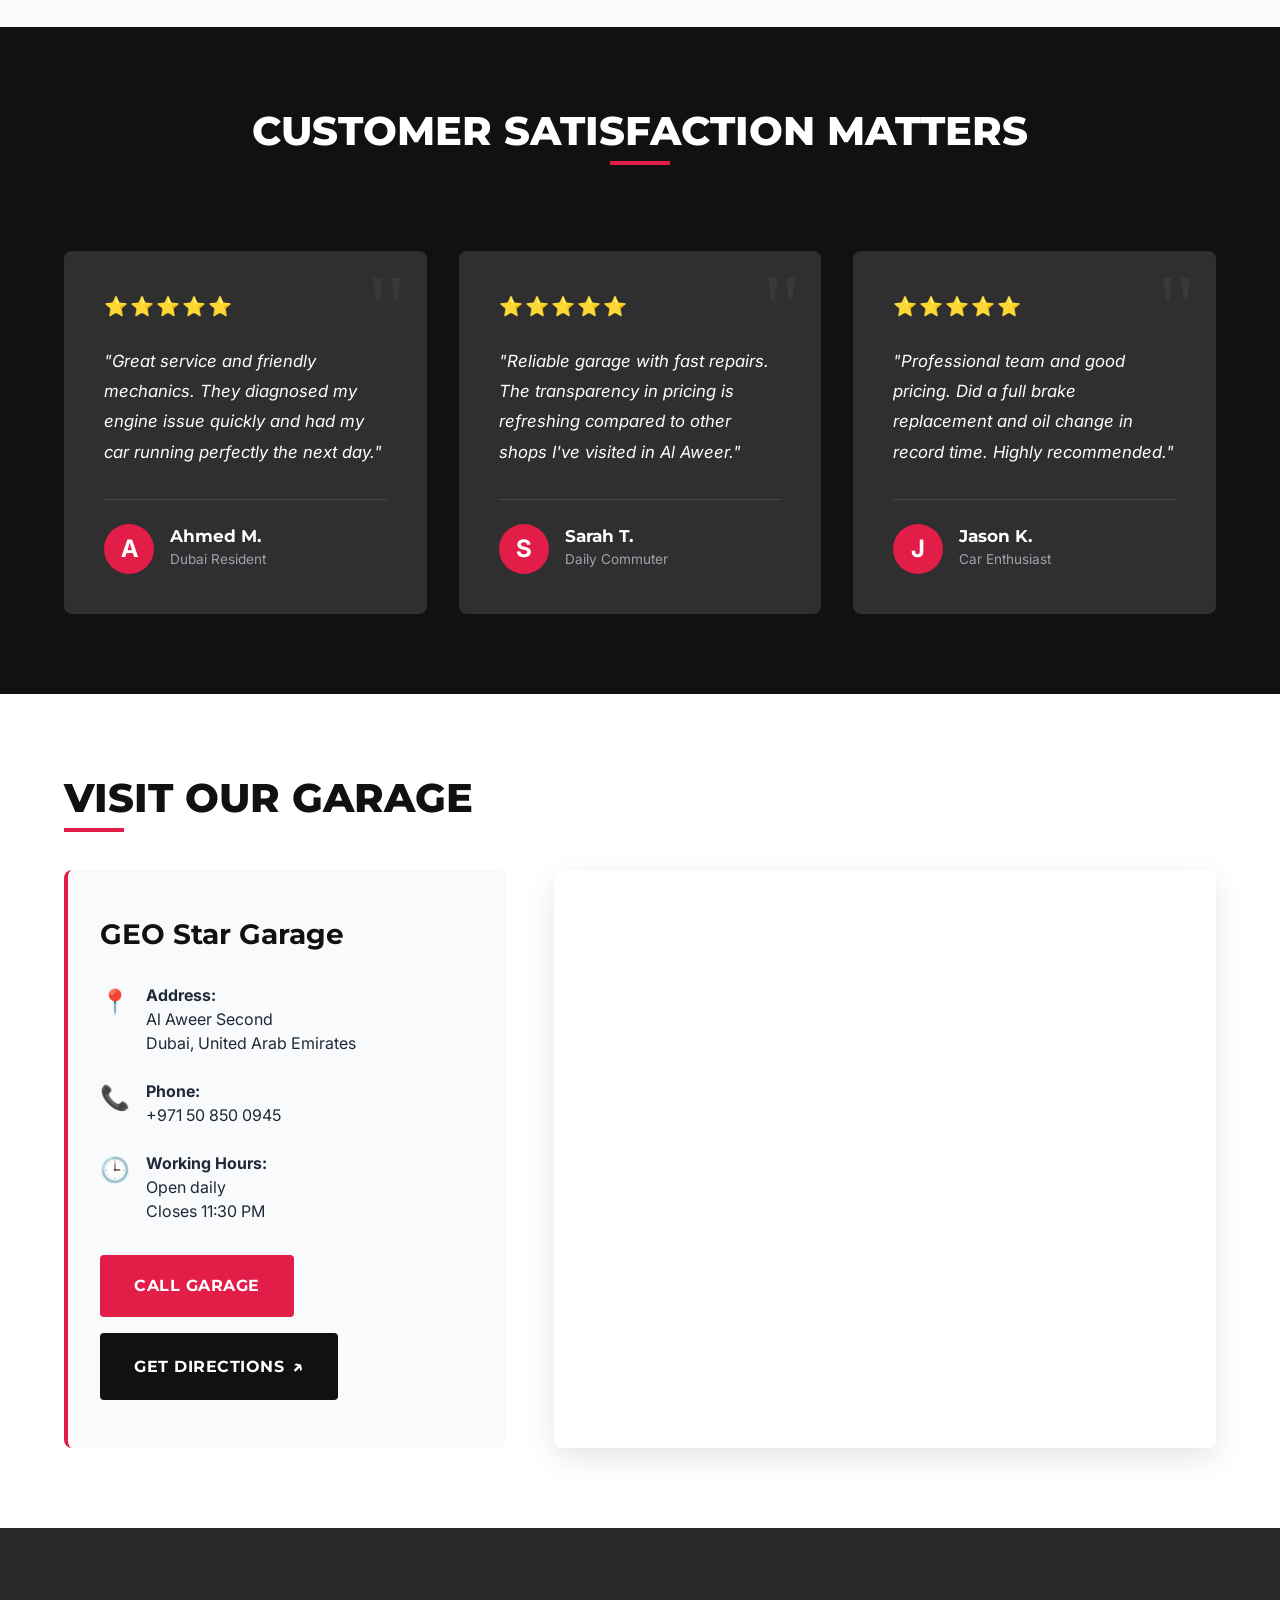
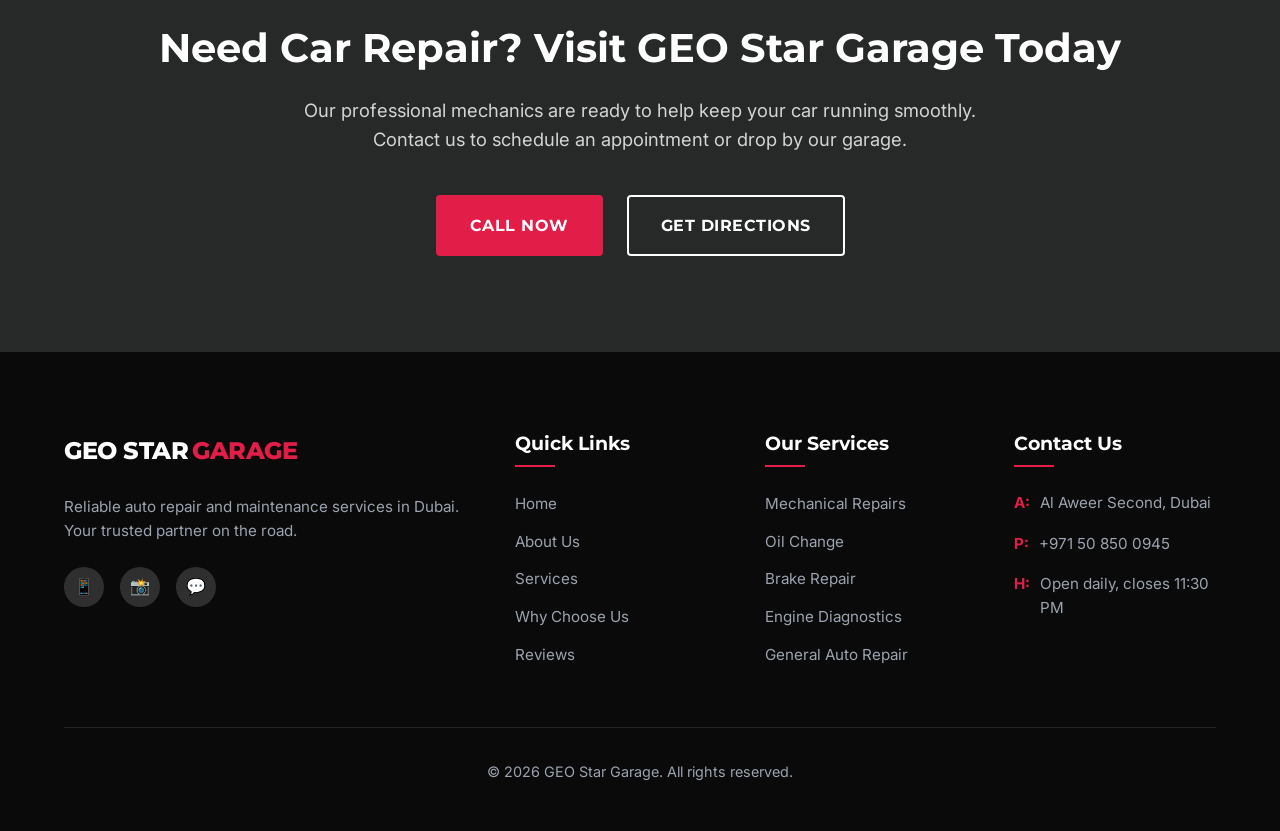
==== commit 0f18ccd2: "Initial" ====
--- a/index.html
+++ b/index.html
@@ -41,7 +41,8 @@
                     <li><a href="#reviews" class="nav-link">Reviews</a></li>
                     <li><a href="#contact" class="nav-link">Contact</a></li>
                 </ul>
-                <div class="nav-cta">
+                <div class="nav-cta" style="display: flex; align-items: center; gap: 1rem;">
+                    <button class="theme-toggle" id="theme-toggle" aria-label="Toggle Light/Dark Mode" title="Toggle Light/Dark Mode">☀️</button>
                     <a href="tel:+971508500945" class="btn btn-primary btn-sm">Call Now</a>
                 </div>
             </nav>
--- a/style.css
+++ b/style.css
@@ -1019,3 +1019,192 @@
 .services-grid .service-card:nth-child(6) {
     transition-delay: 0.5s;
 }
+
+/* === Theme Toggle Button === */
+.theme-toggle {
+    background: transparent;
+    border: none;
+    font-size: 1.5rem;
+    cursor: pointer;
+    color: var(--white);
+    transition: transform 0.3s ease;
+    display: flex;
+    align-items: center;
+    justify-content: center;
+    width: 40px;
+    height: 40px;
+    border-radius: 50%;
+    background-color: rgba(255,255,255,0.1);
+}
+
+.theme-toggle:hover {
+    transform: scale(1.1) rotate(15deg);
+    background-color: rgba(255,255,255,0.2);
+}
+
+/* === Light Mode Overrides === */
+/* Navigation */
+body.light-mode .header {
+    background-color: rgba(255, 255, 255, 0.95);
+    border-bottom: 1px solid rgba(0, 0, 0, 0.1);
+}
+body.light-mode .header.scrolled {
+    background-color: #FFFFFF;
+    box-shadow: 0 4px 20px rgba(0, 0, 0, 0.05);
+}
+body.light-mode .logo-text {
+    color: var(--primary); /* Matte Black */
+}
+body.light-mode .nav-link {
+    color: var(--text-main);
+}
+body.light-mode .nav-link:hover {
+    color: var(--accent);
+}
+body.light-mode .hamburger,
+body.light-mode .hamburger::before,
+body.light-mode .hamburger::after {
+    background-color: var(--primary);
+}
+body.light-mode .theme-toggle {
+    color: var(--primary);
+    background-color: rgba(0,0,0,0.05);
+}
+body.light-mode .theme-toggle:hover {
+    background-color: rgba(0,0,0,0.1);
+}
+@media (max-width: 992px) {
+    body.light-mode .nav {
+        background-color: #FFFFFF;
+        box-shadow: -5px 0 20px rgba(0,0,0,0.1);
+    }
+}
+
+body.light-mode .hero-title {
+    color: var(--primary);
+    text-shadow: 0 4px 20px rgba(255,255,255,0.8);
+}
+body.light-mode .hero-subtitle {
+    color: var(--text-main);
+}
+body.light-mode .hero-overlay {
+    background: linear-gradient(to right, rgba(248, 250, 252, 0.7) 0%, rgba(248, 250, 252, 0.5) 40%, rgba(248, 250, 252, 0.1) 80%);
+}
+body.light-mode .trust-badge {
+    background-color: rgba(255, 255, 255, 0.95);
+    border-color: rgba(0, 0, 0, 0.1);
+    color: var(--primary);
+}
+body.light-mode .hero-benefits .check {
+    background-color: rgba(225, 29, 72, 0.1);
+}
+body.light-mode .hero-benefits li {
+    color: var(--primary);
+}
+body.light-mode .btn-secondary {
+    color: var(--primary);
+    border-color: var(--primary);
+}
+body.light-mode .btn-secondary:hover {
+    background-color: var(--primary);
+    color: var(--white);
+}
+
+/* Dark Sections to Light (Services, Reviews) */
+body.light-mode .bg-dark {
+    background-color: #F3F4F6 !important; /* Lighter background substituting dark */
+}
+body.light-mode .bg-dark .text-light {
+    color: var(--primary) !important;
+}
+
+/* Service Cards */
+body.light-mode .service-card {
+    background-color: var(--white);
+    border: 1px solid rgba(0,0,0,0.05);
+    box-shadow: 0 5px 15px rgba(0,0,0,0.02);
+}
+body.light-mode .service-card:hover {
+    background-color: #FFFFFF;
+    box-shadow: 0 15px 30px rgba(0,0,0,0.1);
+    border-color: rgba(225, 29, 72, 0.3);
+}
+body.light-mode .service-title {
+    color: var(--primary);
+}
+body.light-mode .service-desc {
+    color: var(--text-main);
+}
+
+/* Review Cards */
+body.light-mode .review-card {
+    background-color: var(--white);
+    border: 1px solid rgba(0,0,0,0.05);
+    box-shadow: 0 5px 15px rgba(0,0,0,0.02);
+}
+body.light-mode .review-card::before {
+    color: rgba(0,0,0,0.05);
+}
+body.light-mode .review-text {
+    color: var(--text-main);
+}
+body.light-mode .reviewer-info h4 {
+    color: var(--primary);
+}
+body.light-mode .reviewer-info span {
+    color: var(--text-main);
+}
+
+/* Final CTA Section (Keep image but lighten overlay slightly) */
+body.light-mode .final-cta {
+    background: linear-gradient(rgba(249, 250, 251, 0.95), rgba(249, 250, 251, 0.95)), url('assets/hero-bg.png') center/cover fixed !important;
+}
+body.light-mode .final-cta .cta-title {
+    color: var(--primary);
+}
+body.light-mode .final-cta .cta-text {
+    color: var(--text-main);
+}
+body.light-mode .final-cta .btn-secondary {
+    color: var(--primary);
+    border-color: var(--primary);
+}
+body.light-mode .final-cta .btn-secondary:hover {
+    background-color: var(--primary);
+    color: var(--white);
+}
+
+/* Footer in Light Mode */
+body.light-mode .footer {
+    background-color: var(--bg-light);
+    color: var(--text-main);
+    border-top: 1px solid rgba(0,0,0,0.1);
+}
+body.light-mode .footer-logo .logo-text {
+    color: var(--primary);
+}
+body.light-mode .footer-col h4 {
+    color: var(--primary);
+}
+body.light-mode .footer-col h4::after {
+    background-color: var(--accent);
+}
+body.light-mode .footer-desc,
+body.light-mode .footer-links a,
+body.light-mode .footer-contact li,
+body.light-mode .footer-bottom {
+    color: var(--text-main);
+}
+body.light-mode .footer-links a:hover {
+    color: var(--accent);
+}
+body.light-mode .social-links a {
+    background-color: var(--white);
+    color: var(--primary);
+    border: 1px solid rgba(0,0,0,0.1);
+}
+body.light-mode .social-links a:hover {
+    background-color: var(--accent);
+    color: var(--white);
+    border-color: var(--accent);
+}
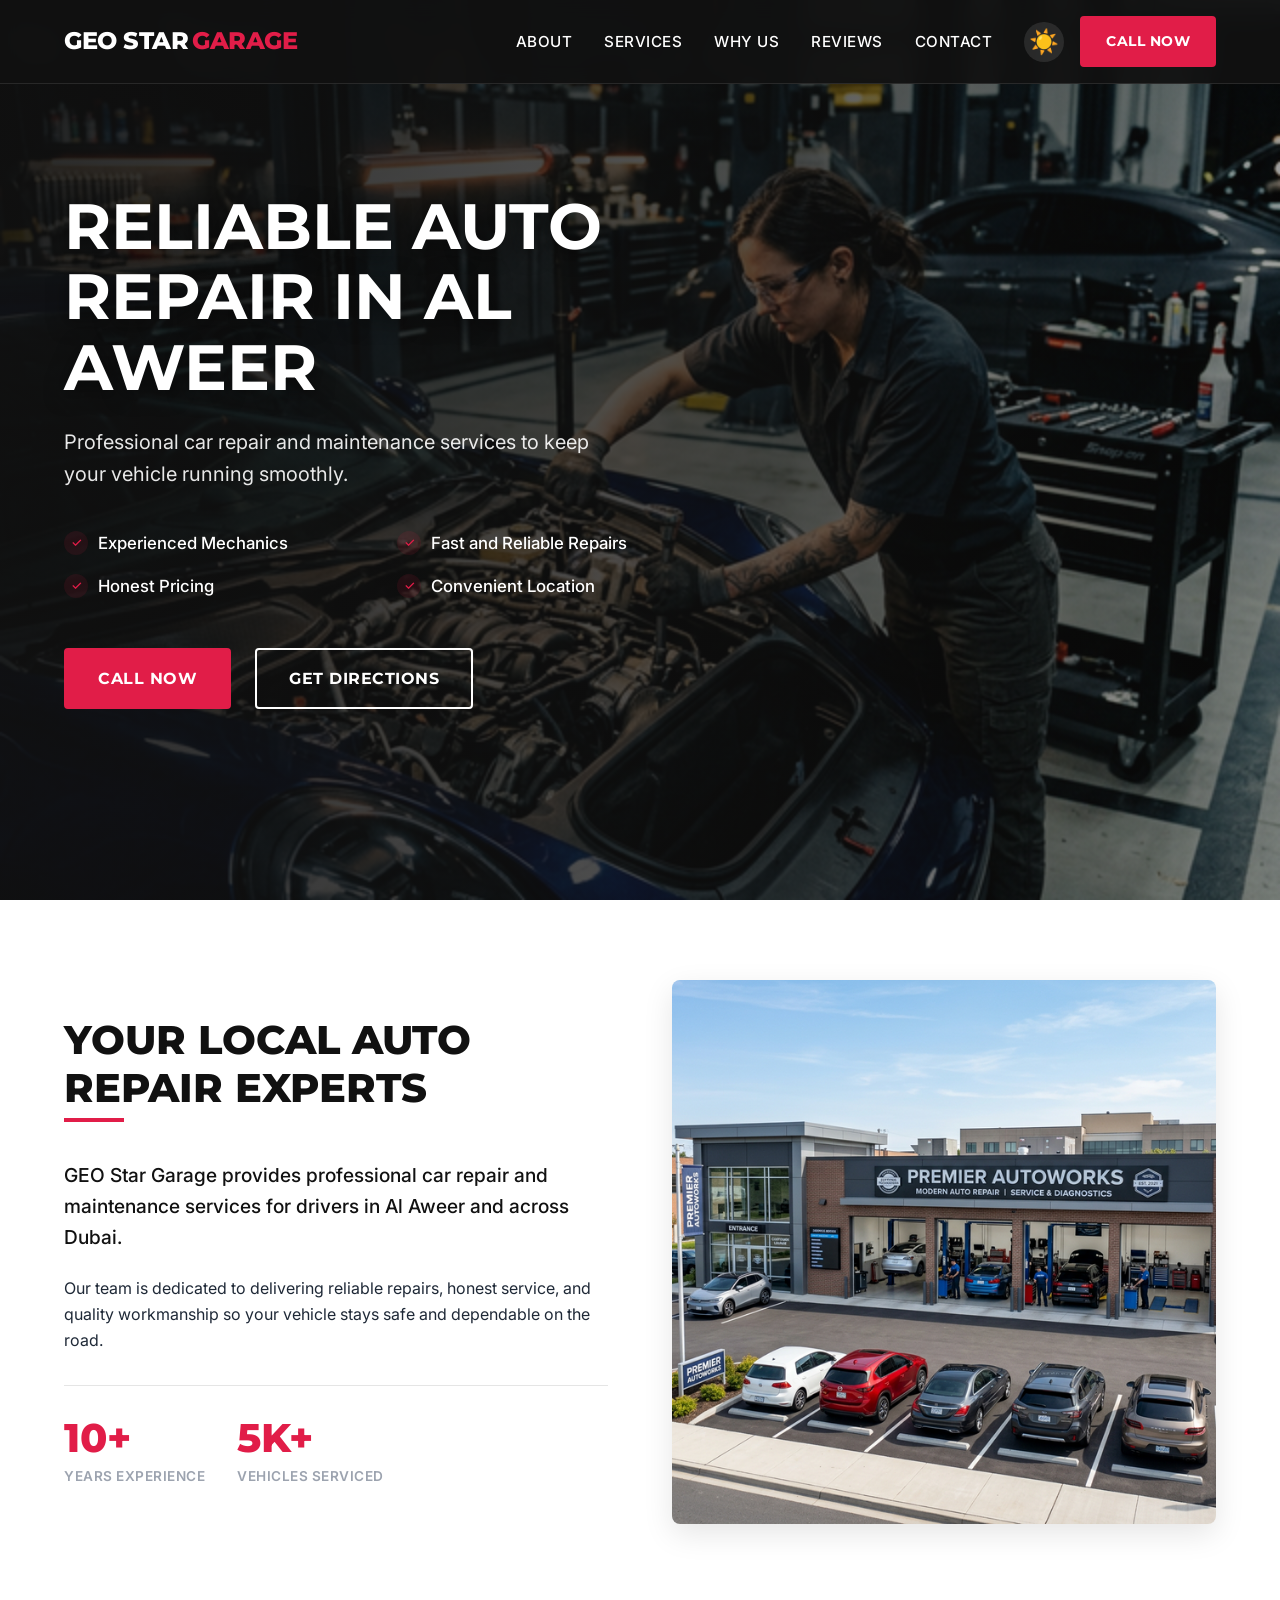
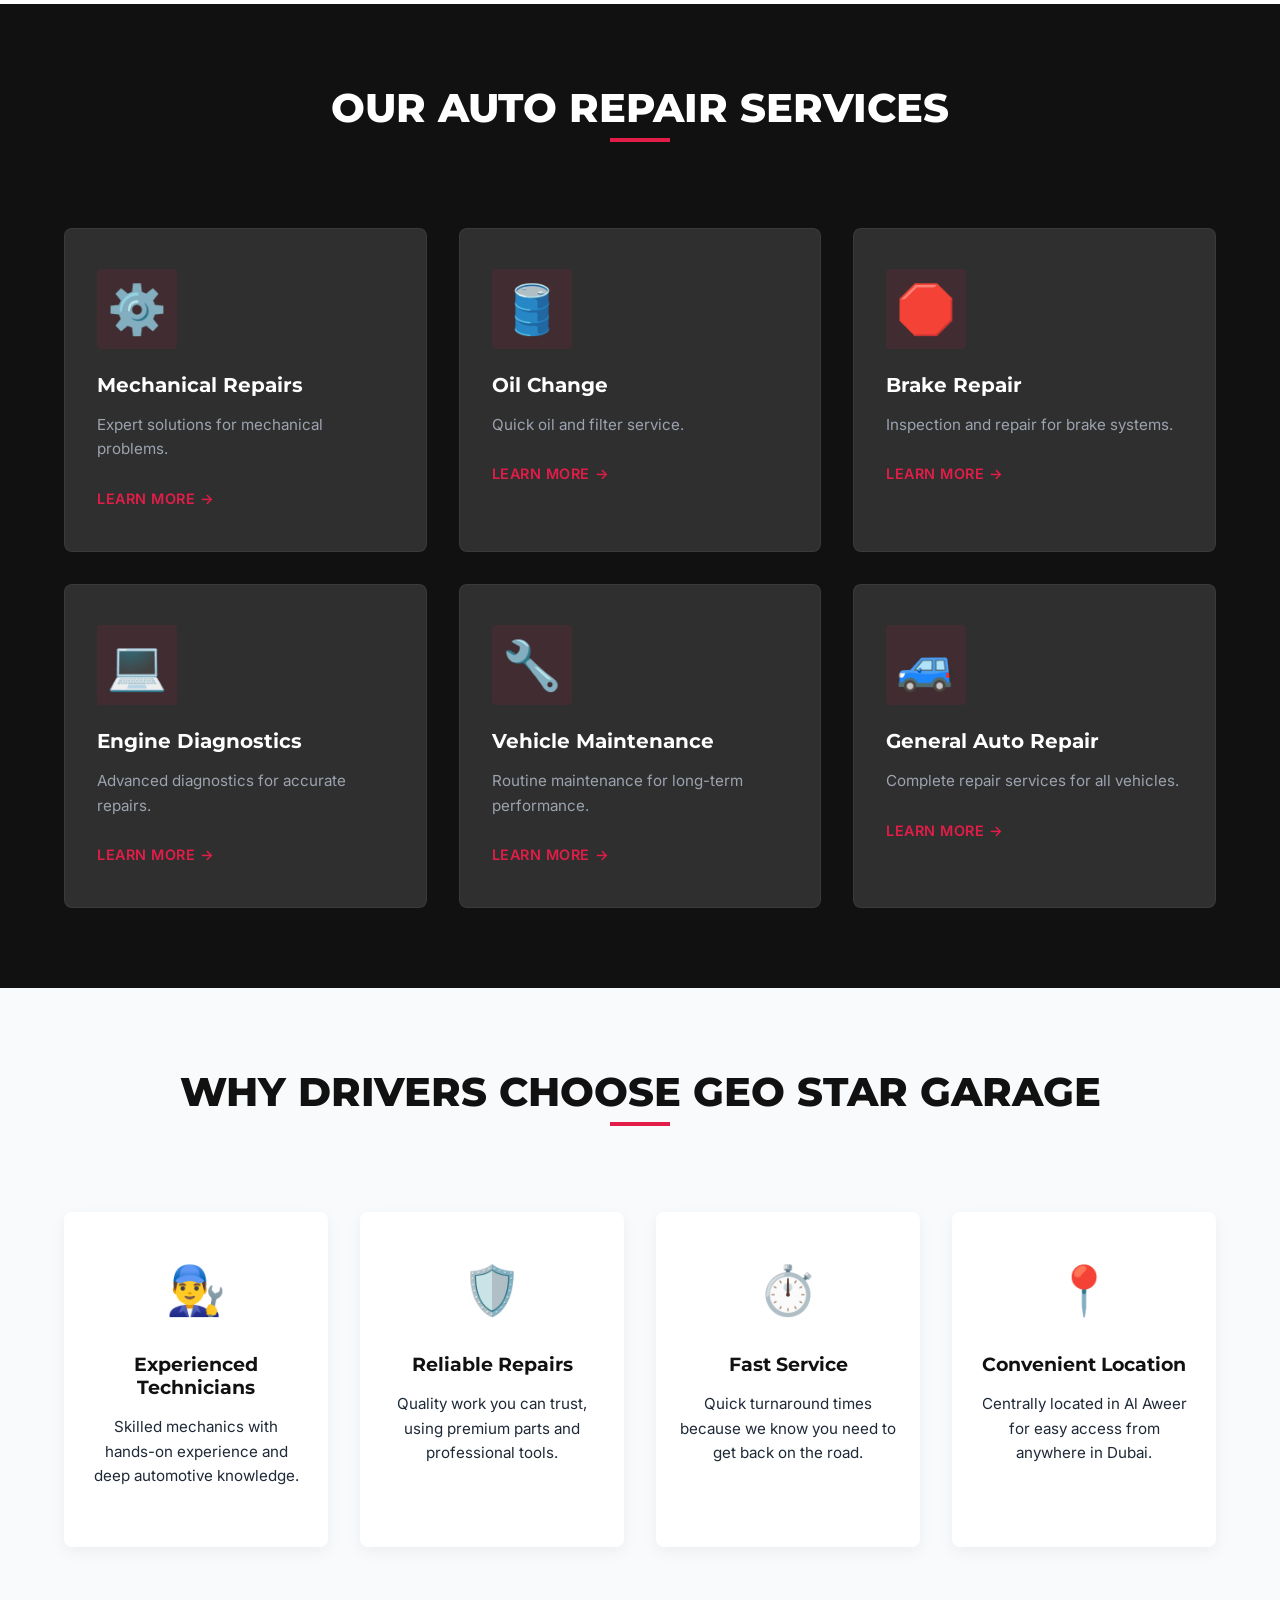
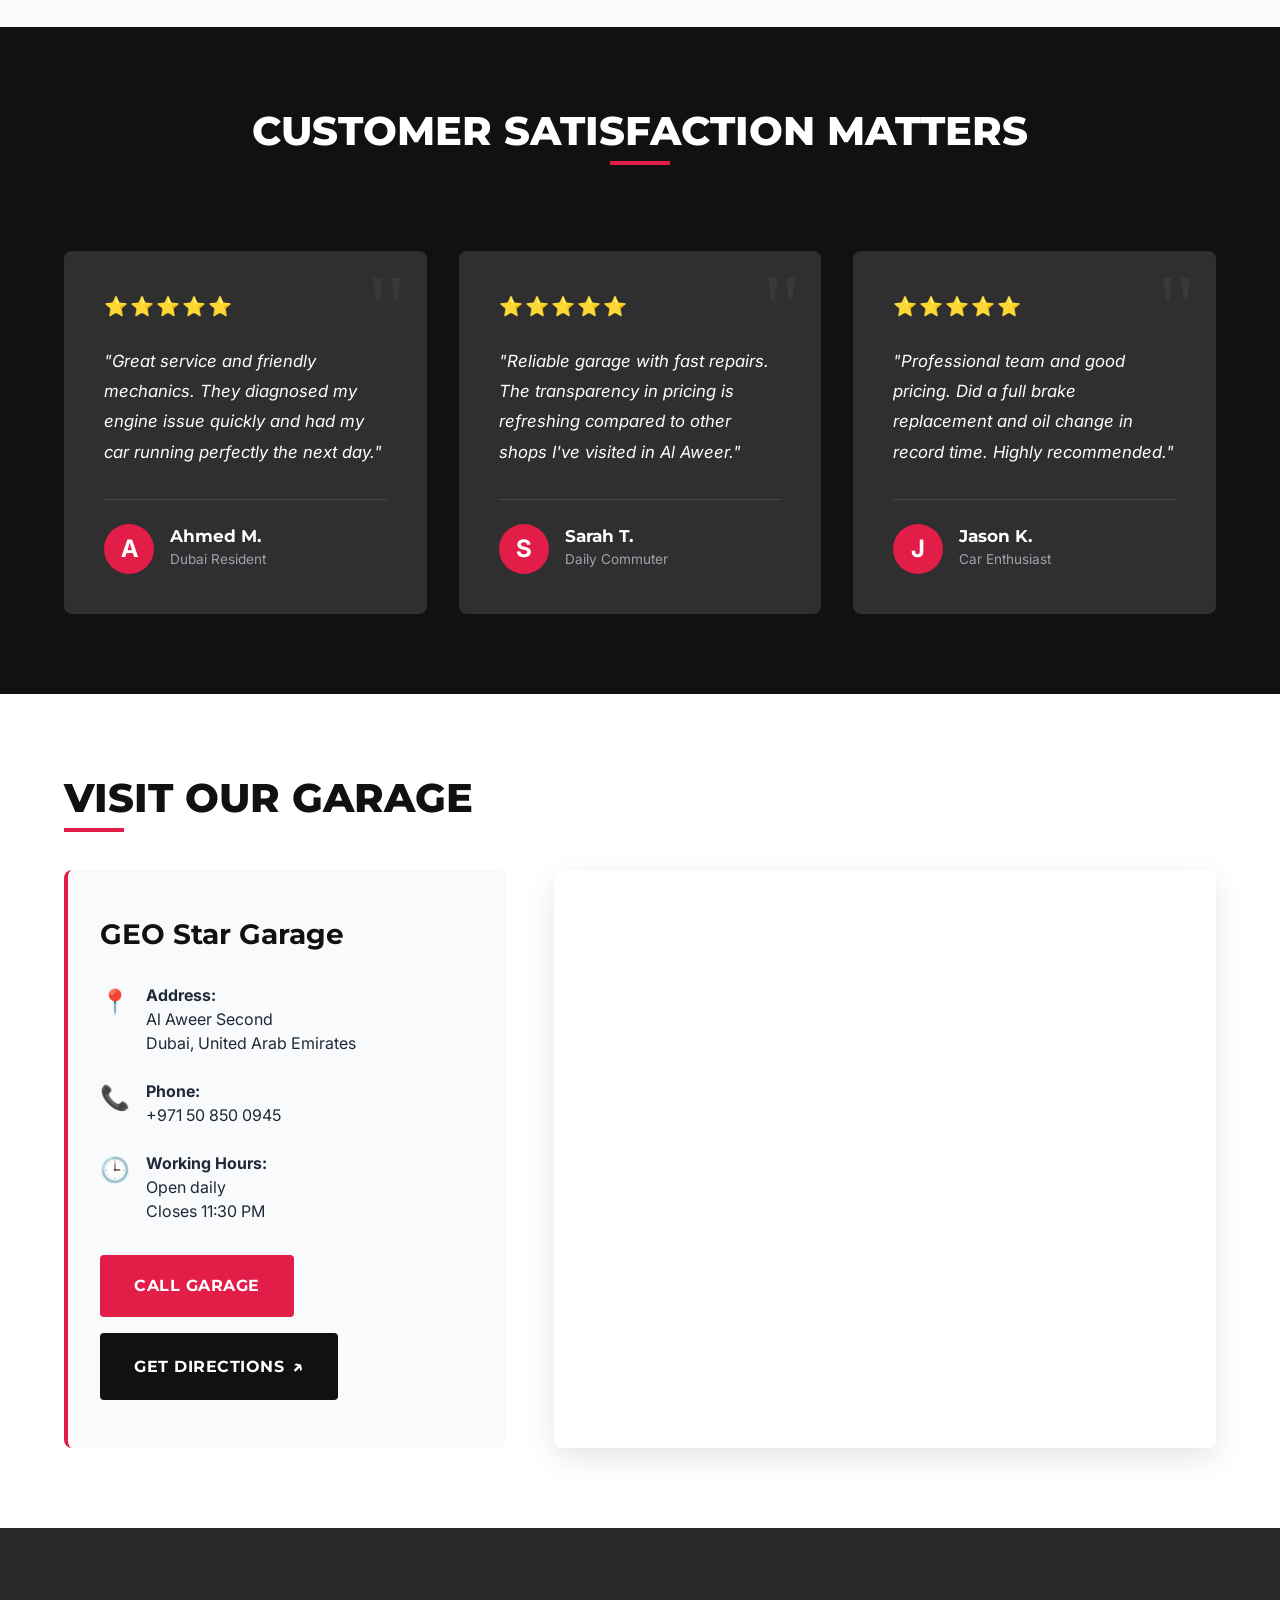
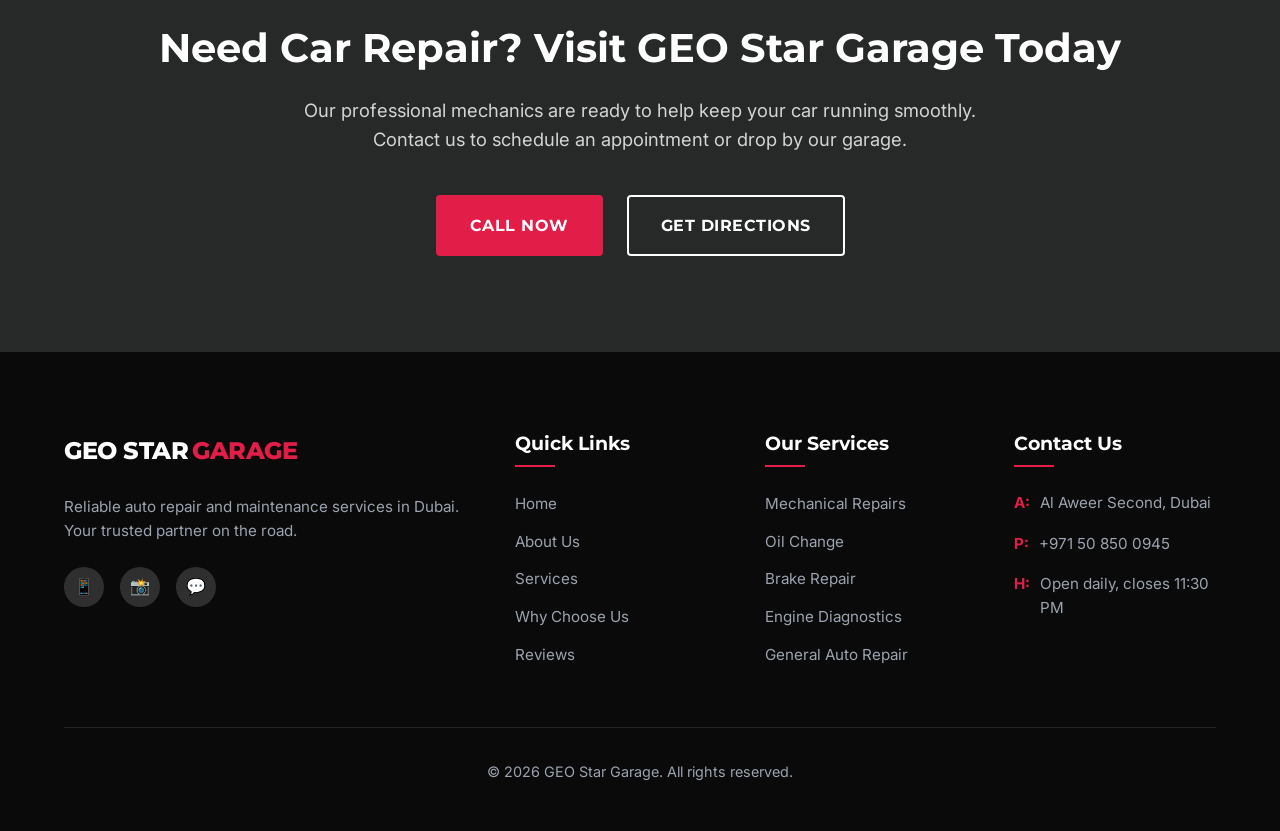
==== commit b43413e0: "Initial" ====
--- a/index.html
+++ b/index.html
@@ -42,7 +42,8 @@
                     <li><a href="#contact" class="nav-link">Contact</a></li>
                 </ul>
                 <div class="nav-cta" style="display: flex; align-items: center; gap: 1rem;">
-                    <button class="theme-toggle" id="theme-toggle" aria-label="Toggle Light/Dark Mode" title="Toggle Light/Dark Mode">☀️</button>
+                    <button class="theme-toggle" id="theme-toggle" aria-label="Toggle Light/Dark Mode"
+                        title="Toggle Light/Dark Mode">☀️</button>
                     <a href="tel:+971508500945" class="btn btn-primary btn-sm">Call Now</a>
                 </div>
             </nav>
@@ -54,10 +55,6 @@
         <div class="hero-overlay"></div>
         <div class="container hero-container">
             <div class="hero-content">
-                <div class="trust-badge">
-                    <span class="badge-icon">✓</span>
-                    Local Auto Repair Garage in Al Aweer
-                </div>
                 <h1 class="hero-title">Reliable Auto Repair in Al Aweer</h1>
                 <p class="hero-subtitle">Professional car repair and maintenance services to keep your vehicle running
                     smoothly.</p>
